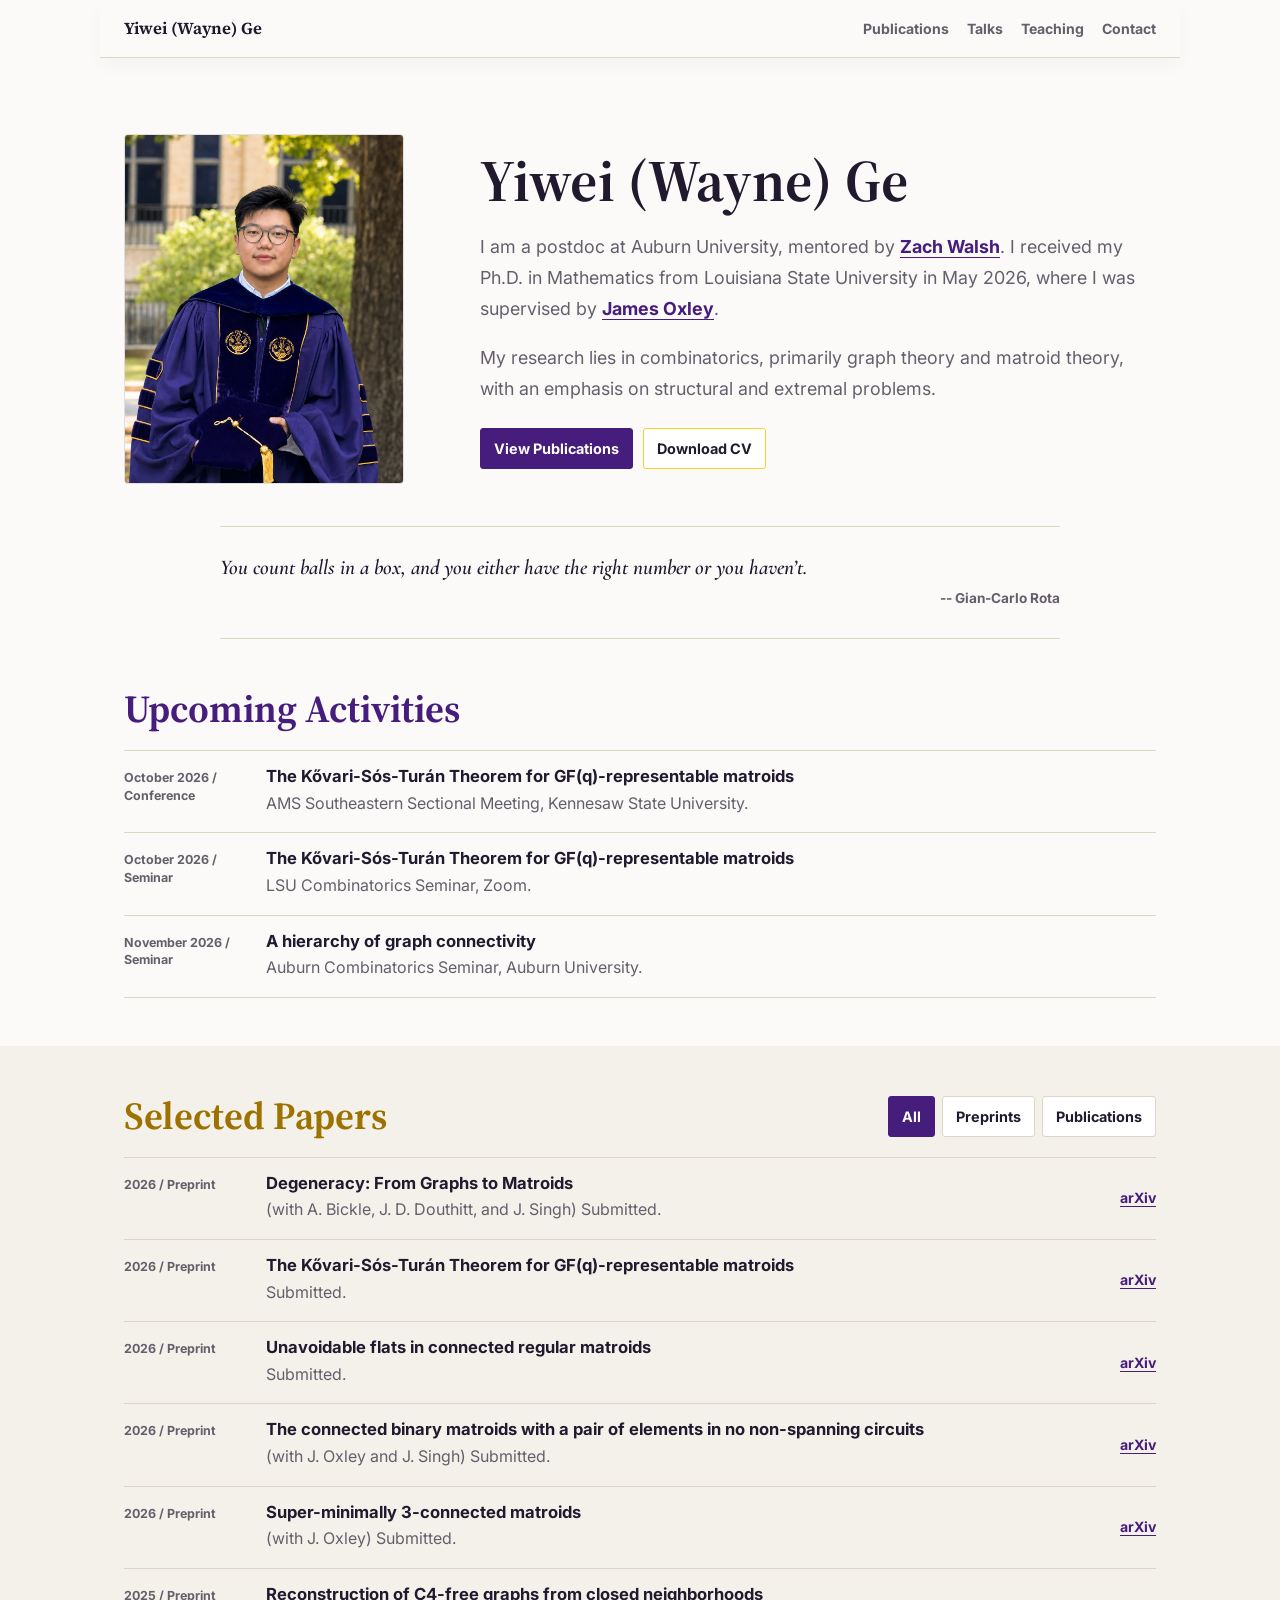
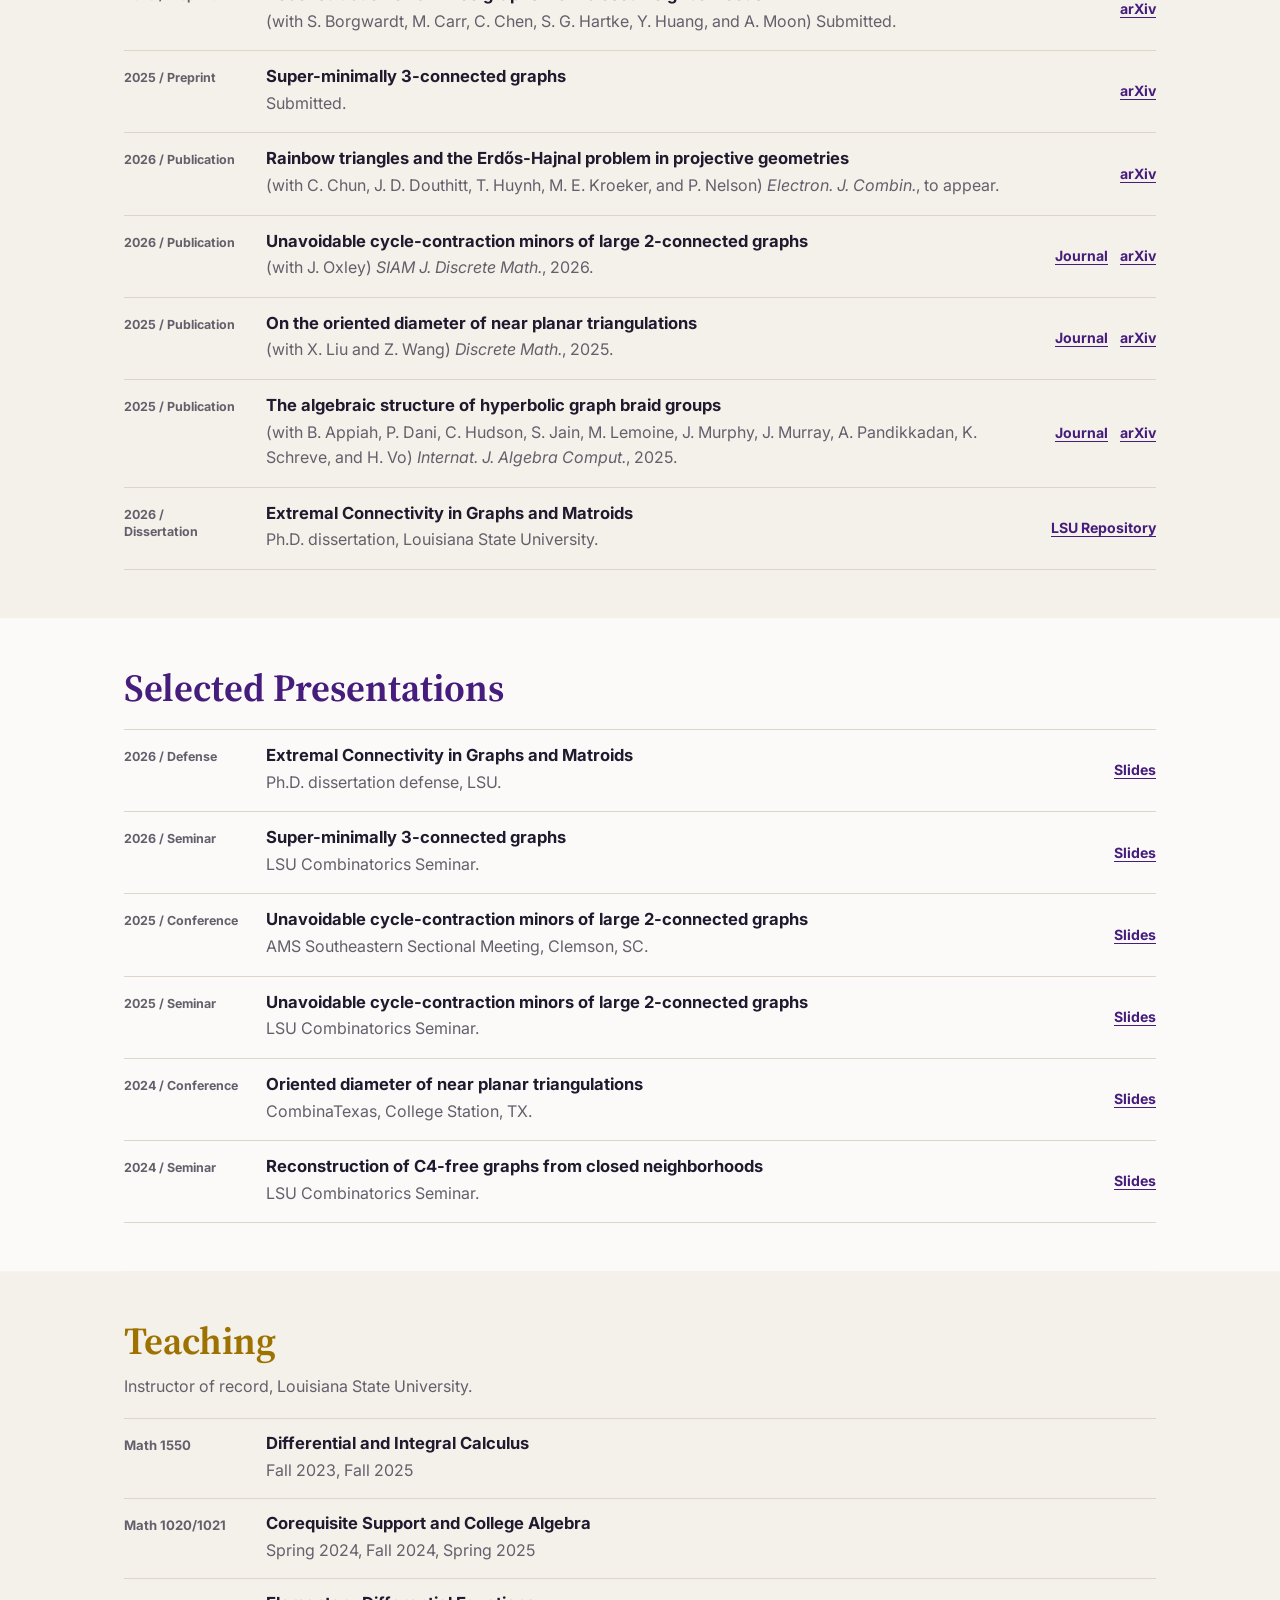
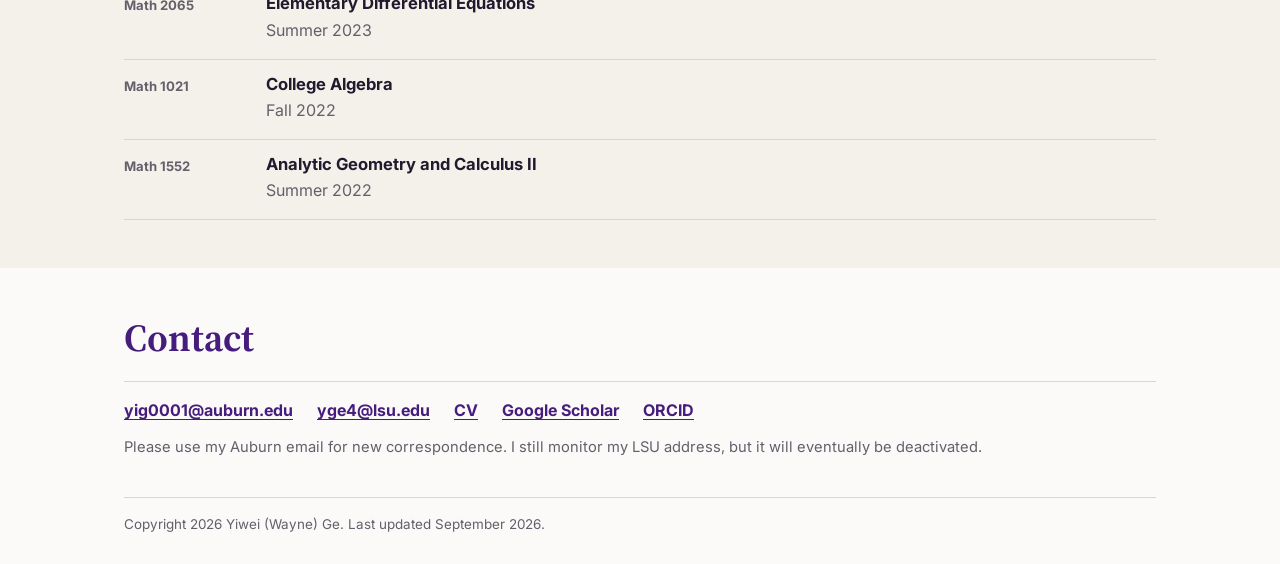
==== index.html @ cb18edc0 "Refine academic site layout" ====
<!doctype html>
<html lang="en">
  <head>
    <meta charset="utf-8" />
    <meta name="viewport" content="width=device-width, initial-scale=1" />
    <meta
      name="description"
      content="Personal academic website for Yiwei (Wayne) Ge, a mathematician working in combinatorics, matroid theory, and graph theory."
    />
    <meta name="google-site-verification" content="fDC2xWc_X-6A3rGQDQkbZzrHP7MO-htqwpnwNODs4rM" />
    <title>Yiwei (Wayne) Ge | Mathematics</title>
    <link rel="preconnect" href="https://fonts.googleapis.com" />
    <link rel="preconnect" href="https://fonts.gstatic.com" crossorigin />
    <link
      href="https://fonts.googleapis.com/css2?family=Cormorant+Garamond:ital,wght@0,500;0,600;1,500;1,600&family=Inter:wght@400;500;600;700&family=Source+Serif+4:opsz,wght@8..60,500;8..60,650&display=swap"
      rel="stylesheet"
    />
    <link rel="stylesheet" href="styles.css" />
  </head>
  <body>
    <header class="site-header">
      <a class="brand" href="#top" aria-label="Yiwei Wayne Ge home">Yiwei (Wayne) Ge</a>
      <nav class="nav" aria-label="Primary navigation">
        <a href="#publications">Publications</a>
        <a href="#talks">Talks</a>
        <a href="#teaching">Teaching</a>
        <a href="#contact">Contact</a>
      </nav>
    </header>

    <main id="top">
      <section class="hero" aria-labelledby="intro-title">
        <img
          class="hero-photo"
          src="profile-photo.png"
          alt="Yiwei (Wayne) Ge"
        />
        <div class="hero-copy">
          <h1 id="intro-title">Yiwei (Wayne) Ge</h1>
          <p class="lead">
            I am a postdoc at Auburn University, mentored by
            <a href="https://webhome.auburn.edu/~zww0009/index.html">Zach Walsh</a>. I received my
            Ph.D. in Mathematics from Louisiana State University in May 2026,
            where I was supervised by
            <a href="https://www.math.lsu.edu/~oxley/">James Oxley</a>.
          </p>
          <p class="lead">
            My research lies in combinatorics, primarily graph theory and
            matroid theory, with an emphasis on structural and extremal
            problems.
          </p>
          <div class="hero-actions" aria-label="Primary links">
            <a class="button primary" href="#publications">View Publications</a>
            <a class="button secondary" href="Ge_CV.pdf">Download CV</a>
          </div>
        </div>
      </section>

      <section class="site-quote" aria-label="Mathematical quotation">
        <blockquote>
          You count balls in a box, and you either have the right number or you
          haven&rsquo;t. <cite>-- Gian-Carlo Rota</cite>
        </blockquote>
      </section>

      <section class="section" id="upcoming" aria-labelledby="upcoming-title">
        <div class="section-heading">
          <div>
            <h2 id="upcoming-title">Upcoming Activities</h2>
          </div>
        </div>
        <ol class="publication-list">
          <li class="talk-row">
            <p class="pub-meta">October 2026 / Conference</p>
            <h3>The Kővari-Sós-Turán Theorem for GF(q)-representable matroids</h3>
            <p>AMS Southeastern Sectional Meeting, Kennesaw State University.</p>
          </li>
          <li class="talk-row">
            <p class="pub-meta">October 2026 / Seminar</p>
            <h3>The Kővari-Sós-Turán Theorem for GF(q)-representable matroids</h3>
            <p>LSU Combinatorics Seminar, Zoom.</p>
          </li>
          <li class="talk-row">
            <p class="pub-meta">November 2026 / Seminar</p>
            <h3>A hierarchy of graph connectivity</h3>
            <p>Auburn Combinatorics Seminar, Auburn University.</p>
          </li>
        </ol>
      </section>

      <section class="section section-tinted" id="publications" aria-labelledby="publications-title">
        <div class="section-heading with-controls">
          <div>
            <h2 id="publications-title">Selected Papers</h2>
          </div>
          <div class="filters" aria-label="Publication filters">
            <button class="filter active" type="button" data-filter="all">All</button>
            <button class="filter" type="button" data-filter="preprint">Preprints</button>
            <button class="filter" type="button" data-filter="article">Publications</button>
          </div>
        </div>

        <ol class="publication-list">
          <li class="publication" data-type="preprint">
            <p class="pub-meta">2026 / Preprint</p>
            <h3>Degeneracy: From Graphs to Matroids</h3>
            <p>(with A. Bickle, J. D. Douthitt, and J. Singh) Submitted.</p>
            <a href="https://arxiv.org/abs/2608.09655">arXiv</a>
          </li>
          <li class="publication" data-type="preprint">
            <p class="pub-meta">2026 / Preprint</p>
            <h3>The Kővari-Sós-Turán Theorem for GF(q)-representable matroids</h3>
            <p>Submitted.</p>
            <a href="https://arxiv.org/abs/2607.15226">arXiv</a>
          </li>
          <li class="publication" data-type="preprint">
            <p class="pub-meta">2026 / Preprint</p>
            <h3>Unavoidable flats in connected regular matroids</h3>
            <p>Submitted.</p>
            <a href="https://arxiv.org/abs/2606.16064">arXiv</a>
          </li>
          <li class="publication" data-type="preprint">
            <p class="pub-meta">2026 / Preprint</p>
            <h3>The connected binary matroids with a pair of elements in no non-spanning circuits</h3>
            <p>(with J. Oxley and J. Singh) Submitted.</p>
            <a href="https://arxiv.org/abs/2606.06852">arXiv</a>
          </li>
          <li class="publication" data-type="preprint">
            <p class="pub-meta">2026 / Preprint</p>
            <h3>Super-minimally 3-connected matroids</h3>
            <p>(with J. Oxley) Submitted.</p>
            <a href="https://arxiv.org/abs/2603.11318">arXiv</a>
          </li>
          <li class="publication" data-type="preprint">
            <p class="pub-meta">2025 / Preprint</p>
            <h3>Reconstruction of C4-free graphs from closed neighborhoods</h3>
            <p>
              (with S. Borgwardt, M. Carr, C. Chen, S. G. Hartke, Y. Huang,
              and A. Moon) Submitted.
            </p>
            <a href="https://arxiv.org/abs/2510.21195">arXiv</a>
          </li>
          <li class="publication" data-type="preprint">
            <p class="pub-meta">2025 / Preprint</p>
            <h3>Super-minimally 3-connected graphs</h3>
            <p>Submitted.</p>
            <a href="https://arxiv.org/abs/2510.06392">arXiv</a>
          </li>
          <li class="publication" data-type="article">
            <p class="pub-meta">2026 / Publication</p>
            <h3>Rainbow triangles and the Erdős-Hajnal problem in projective geometries</h3>
            <p>
              (with C. Chun, J. D. Douthitt, T. Huynh, M. E. Kroeker, and
              P. Nelson) <em>Electron. J. Combin.</em>, to appear.
            </p>
            <a href="https://arxiv.org/abs/2505.13781">arXiv</a>
          </li>
          <li class="publication" data-type="article">
            <p class="pub-meta">2026 / Publication</p>
            <h3>Unavoidable cycle-contraction minors of large 2-connected graphs</h3>
            <p>
              (with J. Oxley) <em>SIAM J. Discrete Math.</em>,
              2026.
            </p>
            <div class="publication-links">
              <a href="https://epubs.siam.org/doi/10.1137/25M1745052">Journal</a>
              <a href="https://arxiv.org/abs/2503.20106">arXiv</a>
            </div>
          </li>
          <li class="publication" data-type="article">
            <p class="pub-meta">2025 / Publication</p>
            <h3>On the oriented diameter of near planar triangulations</h3>
            <p>(with X. Liu and Z. Wang) <em>Discrete Math.</em>, 2025.</p>
            <div class="publication-links">
              <a href="https://www.sciencedirect.com/science/article/abs/pii/S0012365X25000147">Journal</a>
              <a href="https://arxiv.org/abs/2312.03258">arXiv</a>
            </div>
          </li>
          <li class="publication" data-type="article">
            <p class="pub-meta">2025 / Publication</p>
            <h3>The algebraic structure of hyperbolic graph braid groups</h3>
            <p>
              (with B. Appiah, P. Dani, C. Hudson, S. Jain, M. Lemoine,
              J. Murphy, J. Murray, A. Pandikkadan, K. Schreve, and H. Vo)
              <em>Internat. J. Algebra Comput.</em>, 2025.
            </p>
            <div class="publication-links">
              <a href="https://www.worldscientific.com/doi/10.1142/S0218196724500528">Journal</a>
              <a href="https://arxiv.org/abs/2403.08623">arXiv</a>
            </div>
          </li>
          <li class="publication" data-type="article">
            <p class="pub-meta">2026 / Dissertation</p>
            <h3>Extremal Connectivity in Graphs and Matroids</h3>
            <p>Ph.D. dissertation, Louisiana State University.</p>
            <a href="https://repository.lsu.edu/gradschool_dissertations/7057/">LSU Repository</a>
          </li>
        </ol>
      </section>

      <section class="section" id="talks" aria-labelledby="talks-title">
        <div class="section-heading">
          <h2 id="talks-title">Selected Presentations</h2>
        </div>
        <ol class="publication-list">
          <li class="talk-row">
            <p class="pub-meta">2026 / Defense</p>
            <h3>Extremal Connectivity in Graphs and Matroids</h3>
            <p>Ph.D. dissertation defense, LSU.</p>
            <a href="slides-defense-2026.pdf">Slides</a>
          </li>
          <li class="talk-row">
            <p class="pub-meta">2026 / Seminar</p>
            <h3>Super-minimally 3-connected graphs</h3>
            <p>LSU Combinatorics Seminar.</p>
            <a href="slides-lsu-sm3c-graphs-2026.pdf">Slides</a>
          </li>
          <li class="talk-row">
            <p class="pub-meta">2025 / Conference</p>
            <h3>Unavoidable cycle-contraction minors of large 2-connected graphs</h3>
            <p>AMS Southeastern Sectional Meeting, Clemson, SC.</p>
            <a href="slides-ams-clemson-2025.pdf">Slides</a>
          </li>
          <li class="talk-row">
            <p class="pub-meta">2025 / Seminar</p>
            <h3>Unavoidable cycle-contraction minors of large 2-connected graphs</h3>
            <p>LSU Combinatorics Seminar.</p>
            <a href="slides-lsu-unavoidable-2025.pdf">Slides</a>
          </li>
          <li class="talk-row">
            <p class="pub-meta">2024 / Conference</p>
            <h3>Oriented diameter of near planar triangulations</h3>
            <p>CombinaTexas, College Station, TX.</p>
            <a href="slides-combinatex-2024.pdf">Slides</a>
          </li>
          <li class="talk-row">
            <p class="pub-meta">2024 / Seminar</p>
            <h3>Reconstruction of C4-free graphs from closed neighborhoods</h3>
            <p>LSU Combinatorics Seminar.</p>
            <a href="slides-lsu-reconstruction-2024-small.pdf">Slides</a>
          </li>
        </ol>
      </section>

      <section class="section teaching section-tinted" id="teaching" aria-labelledby="teaching-title">
        <div class="section-heading">
          <h2 id="teaching-title">Teaching</h2>
        </div>
        <p class="section-note">Instructor of record, Louisiana State University.</p>
        <div class="course-list">
          <div class="course-row">
            <p class="course-code">Math 1550</p>
            <div>
              <h3>Differential and Integral Calculus</h3>
              <p>Fall 2023, Fall 2025</p>
            </div>
          </div>
          <div class="course-row">
            <p class="course-code">Math 1020/1021</p>
            <div>
              <h3>Corequisite Support and College Algebra</h3>
              <p>Spring 2024, Fall 2024, Spring 2025</p>
            </div>
          </div>
          <div class="course-row">
            <p class="course-code">Math 2065</p>
            <div>
              <h3>Elementary Differential Equations</h3>
              <p>Summer 2023</p>
            </div>
          </div>
          <div class="course-row">
            <p class="course-code">Math 1021</p>
            <div>
              <h3>College Algebra</h3>
              <p>Fall 2022</p>
            </div>
          </div>
          <div class="course-row">
            <p class="course-code">Math 1552</p>
            <div>
              <h3>Analytic Geometry and Calculus II</h3>
              <p>Summer 2022</p>
            </div>
          </div>
        </div>
      </section>

      <section class="section contact" id="contact" aria-labelledby="contact-title">
        <div class="section-heading contact-heading">
          <h2 id="contact-title">Contact</h2>
        </div>
        <div class="contact-links">
          <a class="email-link" href="#" data-user="yig0001" data-domain="auburn.edu">Auburn email</a>
          <a class="email-link" href="#" data-user="yge4" data-domain="lsu.edu">LSU email</a>
          <a href="Ge_CV.pdf">CV</a>
          <a href="https://scholar.google.com/citations?user=kaPVcIAAAAAJ&hl=en">Google Scholar</a>
          <a href="https://orcid.org/0009-0005-6495-0894">ORCID</a>
        </div>
        <p class="contact-note">
          Please use my Auburn email for new correspondence. I still monitor my LSU address, but it will eventually be deactivated.
        </p>
      </section>
    </main>

    <footer class="site-footer">
      <p>Copyright <span id="year"></span> Yiwei (Wayne) Ge. Last updated September 2026.</p>
    </footer>

    <script src="script.js"></script>
  </body>
</html>
---- styles.css ----
:root {
  color-scheme: light;
  --bg: #fbfaf8;
  --surface: #ffffff;
  --surface-muted: #f4f1ea;
  --ink: #211a2f;
  --muted: #655f6c;
  --line: #ddd5c5;
  --accent: #461d7c;
  --accent-strong: #2f1358;
  --gold: #fdd023;
  --gold-deep: #9d7200;
  --max: 1080px;
}

* {
  box-sizing: border-box;
}

html {
  scroll-behavior: smooth;
}

body {
  margin: 0;
  background: var(--bg);
  color: var(--ink);
  font-family: Inter, system-ui, -apple-system, BlinkMacSystemFont, "Segoe UI", sans-serif;
  line-height: 1.6;
  -webkit-text-size-adjust: 100%;
}

a {
  color: var(--accent);
  text-decoration-thickness: 1px;
  text-underline-offset: 0.2em;
}

a:hover {
  color: var(--accent-strong);
}

a:focus-visible,
button:focus-visible {
  outline: 3px solid var(--gold);
  outline-offset: 3px;
}

.site-header {
  position: sticky;
  top: 0;
  z-index: 10;
  display: flex;
  align-items: center;
  justify-content: space-between;
  gap: 24px;
  max-width: var(--max);
  margin: 0 auto;
  padding: 16px 24px 14px;
  background: rgba(251, 250, 248, 0.94);
  border-bottom: 1px solid var(--line);
  box-shadow: 0 8px 18px rgba(33, 26, 47, 0.03);
  backdrop-filter: blur(12px);
}

.brand {
  color: var(--ink);
  font-family: "Source Serif 4", Georgia, serif;
  font-size: 1.05rem;
  font-weight: 650;
  text-decoration: none;
}

.nav {
  display: flex;
  flex-wrap: wrap;
  justify-content: flex-end;
  gap: 6px 18px;
  font-size: 0.88rem;
}

.nav a {
  color: var(--muted);
  font-weight: 700;
  text-decoration: none;
}

.nav a:hover {
  color: var(--accent);
}

main {
  max-width: var(--max);
  margin: 0 auto;
  padding: 0 24px;
}

.hero {
  display: grid;
  grid-template-columns: minmax(220px, 280px) minmax(0, 1fr);
  gap: clamp(30px, 6vw, 76px);
  align-items: center;
  padding: clamp(42px, 7vw, 76px) 0 42px;
}

.hero-photo {
  display: block;
  width: min(100%, 280px);
  aspect-ratio: 4 / 5;
  object-fit: cover;
  object-position: center;
  border: 1px solid rgba(33, 26, 47, 0.12);
  border-radius: 4px;
}

.hero-copy {
  max-width: 690px;
}

h1,
h2,
h3 {
  margin: 0;
  line-height: 1.12;
}

h1,
h2 {
  font-family: "Source Serif 4", Georgia, serif;
  font-weight: 650;
}

h1 {
  max-width: 620px;
  font-size: clamp(2.55rem, 4.6vw, 4rem);
  overflow-wrap: break-word;
}

h2 {
  font-size: clamp(1.9rem, 3vw, 2.55rem);
}

h3 {
  font-size: 1.04rem;
  font-weight: 700;
  overflow-wrap: break-word;
}

.lead {
  max-width: 675px;
  margin: 18px 0 0;
  color: var(--muted);
  font-size: clamp(1rem, 1.4vw, 1.12rem);
  line-height: 1.72;
}

.lead a {
  font-weight: 700;
}

.hero-actions {
  display: flex;
  flex-wrap: wrap;
  gap: 10px;
  margin-top: 24px;
}

.button,
.filter {
  min-height: 38px;
  border: 1px solid var(--line);
  border-radius: 3px;
  padding: 8px 13px;
  font: inherit;
  font-size: 0.9rem;
  font-weight: 700;
  text-decoration: none;
}

.button.primary {
  background: var(--accent);
  color: #ffffff;
  border-color: var(--accent);
}

.button.secondary,
.filter {
  background: var(--surface);
  color: var(--ink);
}

.button.secondary {
  border-color: var(--gold);
}

.button:hover,
.filter:hover {
  border-color: var(--accent);
}

.site-quote {
  max-width: 840px;
  margin: 0 auto;
  padding: 26px 0 30px;
  border-top: 1px solid var(--line);
  border-bottom: 1px solid var(--line);
}

.site-quote blockquote {
  margin: 0;
  color: var(--ink);
  font-family: "Cormorant Garamond", "Source Serif 4", Georgia, serif;
  font-size: clamp(1.12rem, 1.65vw, 1.38rem);
  font-style: italic;
  font-weight: 600;
  line-height: 1.42;
}

.site-quote cite {
  display: block;
  margin-top: 6px;
  color: var(--muted);
  font-family: Inter, system-ui, -apple-system, BlinkMacSystemFont, "Segoe UI", sans-serif;
  font-size: 0.85rem;
  font-style: normal;
  font-weight: 700;
  text-align: right;
  white-space: nowrap;
}

.section {
  padding: 48px 0;
  scroll-margin-top: 72px;
}

.site-quote + .section {
  border-top: 0;
}

.section-heading {
  display: flex;
  align-items: flex-start;
  justify-content: space-between;
  gap: 24px;
  margin-bottom: 20px;
}

.section-heading h2 {
  color: var(--accent);
}

.section-tinted .section-heading h2 {
  color: var(--gold-deep);
}

.with-controls {
  align-items: flex-end;
}

.filters {
  display: flex;
  flex-wrap: wrap;
  justify-content: flex-end;
  gap: 7px;
}

.filter {
  cursor: pointer;
}

.filter.active {
  background: var(--accent);
  color: #ffffff;
  border-color: var(--accent);
}

.publication-list,
.course-list {
  margin: 0;
  padding: 0;
  list-style: none;
}

.publication-list {
  border-top: 1px solid var(--line);
}

.publication,
.talk-row {
  display: grid;
  grid-template-columns: 116px minmax(0, 1fr) auto;
  grid-template-areas:
    "meta title links"
    "meta details links";
  column-gap: 26px;
  row-gap: 5px;
  align-items: start;
  padding: 16px 0;
  border-bottom: 1px solid var(--line);
}

.pub-meta {
  grid-area: meta;
  margin: 2px 0 0;
  color: var(--muted);
  font-size: 0.78rem;
  font-weight: 700;
  line-height: 1.4;
}

.publication h3,
.talk-row h3 {
  grid-area: title;
}

.publication p:not(.pub-meta),
.talk-row p:not(.pub-meta) {
  grid-area: details;
  margin: 0;
  color: var(--muted);
}

.publication > a,
.talk-row > a,
.publication-links {
  grid-area: links;
  align-self: center;
  font-size: 0.88rem;
  font-weight: 700;
}

.publication-links {
  display: flex;
  flex-wrap: wrap;
  gap: 12px;
}

.publication:hover h3,
.talk-row:hover h3 {
  color: var(--accent);
}

.publication.is-hidden {
  display: none;
}

.section-tinted {
  background: var(--surface-muted);
  box-shadow: 0 0 0 100vmax var(--surface-muted);
  clip-path: inset(0 -100vmax);
}

.section-note {
  margin: -8px 0 18px;
  color: var(--muted);
}

.course-list {
  border-top: 1px solid var(--line);
}

.course-row {
  display: grid;
  grid-template-columns: 116px minmax(0, 1fr);
  gap: 26px;
  padding: 15px 0;
  border-bottom: 1px solid var(--line);
}

.course-code {
  margin: 2px 0 0;
  color: var(--muted);
  font-size: 0.82rem;
  font-weight: 700;
  line-height: 1.4;
}

.course-row h3 {
  margin: 0;
}

.course-row div p {
  margin: 5px 0 0;
  color: var(--muted);
}

.contact {
  padding-bottom: 38px;
}

.contact-heading {
  margin-bottom: 22px;
}

.contact-links {
  display: flex;
  flex-wrap: wrap;
  gap: 10px 24px;
  padding-top: 16px;
  border-top: 1px solid var(--line);
}

.contact-links a {
  font-weight: 700;
}

.contact-note {
  margin: 12px 0 0;
  color: var(--muted);
  font-size: 0.92rem;
}

.site-footer {
  max-width: var(--max);
  margin: 0 auto;
  padding: 0 24px 28px;
  color: var(--muted);
  font-size: 0.84rem;
}

.site-footer p {
  margin: 0;
  padding-top: 16px;
  border-top: 1px solid var(--line);
}

@media (max-width: 760px) {
  .site-header {
    align-items: flex-start;
  }

  .hero {
    grid-template-columns: minmax(190px, 245px) minmax(0, 1fr);
    gap: 30px;
  }

  .publication,
  .talk-row {
    grid-template-columns: 95px minmax(0, 1fr) auto;
    column-gap: 18px;
  }
}

@media (max-width: 720px) {
  .hero {
    grid-template-columns: 1fr;
    gap: 26px;
    padding-top: 36px;
  }

  .hero-photo {
    width: min(260px, 78vw);
  }
}

@media (max-width: 640px) {
  .site-header,
  .section-heading,
  .contact-heading {
    display: block;
  }

  .nav {
    justify-content: flex-start;
    gap: 6px 14px;
    margin-top: 8px;
  }

  .hero {
    padding-top: 32px;
  }

  .filters {
    justify-content: flex-start;
    margin-top: 16px;
  }

  .publication,
  .talk-row {
    grid-template-columns: 1fr;
    grid-template-areas:
      "meta"
      "title"
      "details"
      "links";
    gap: 6px;
    padding: 18px 0;
  }

  .pub-meta {
    margin: 0;
  }

  .publication > a,
  .talk-row > a,
  .publication-links {
    margin-top: 4px;
  }

  .course-row {
    grid-template-columns: 1fr;
    gap: 6px;
  }

  .section {
    scroll-margin-top: 112px;
  }
}

@media (max-width: 500px) {
  .site-header,
  main,
  .site-footer {
    padding-left: 18px;
    padding-right: 18px;
  }

  h1 {
    font-size: clamp(2.05rem, 10vw, 2.55rem);
  }

  .site-quote {
    padding: 22px 0 26px;
  }

  .section {
    padding: 40px 0;
  }
}

@media (max-width: 360px) {
  .site-header,
  main,
  .site-footer {
    padding-left: 16px;
    padding-right: 16px;
  }

  .nav {
    gap: 6px 12px;
    font-size: 0.82rem;
  }

  .hero-actions {
    gap: 8px;
  }

  .button,
  .filter {
    padding-left: 11px;
    padding-right: 11px;
  }
}

@media (prefers-reduced-motion: reduce) {
  html {
    scroll-behavior: auto;
  }
}
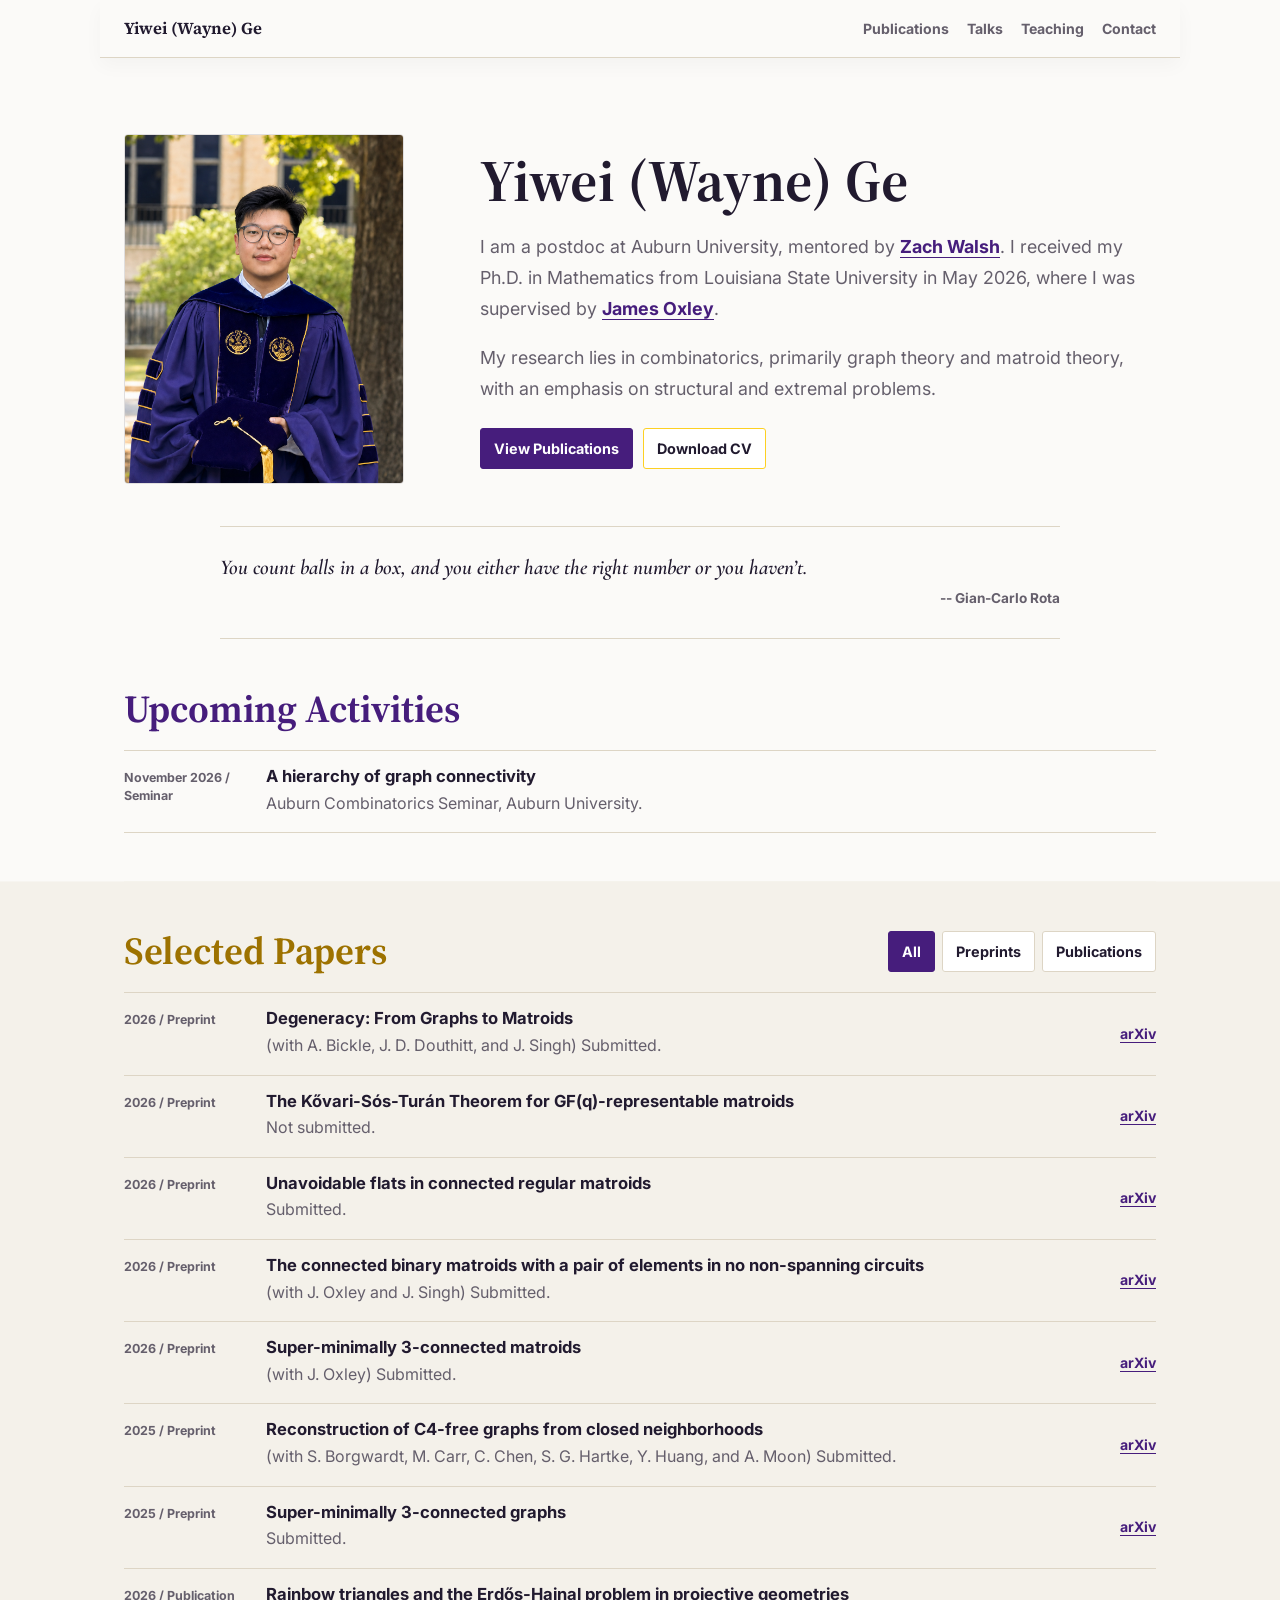
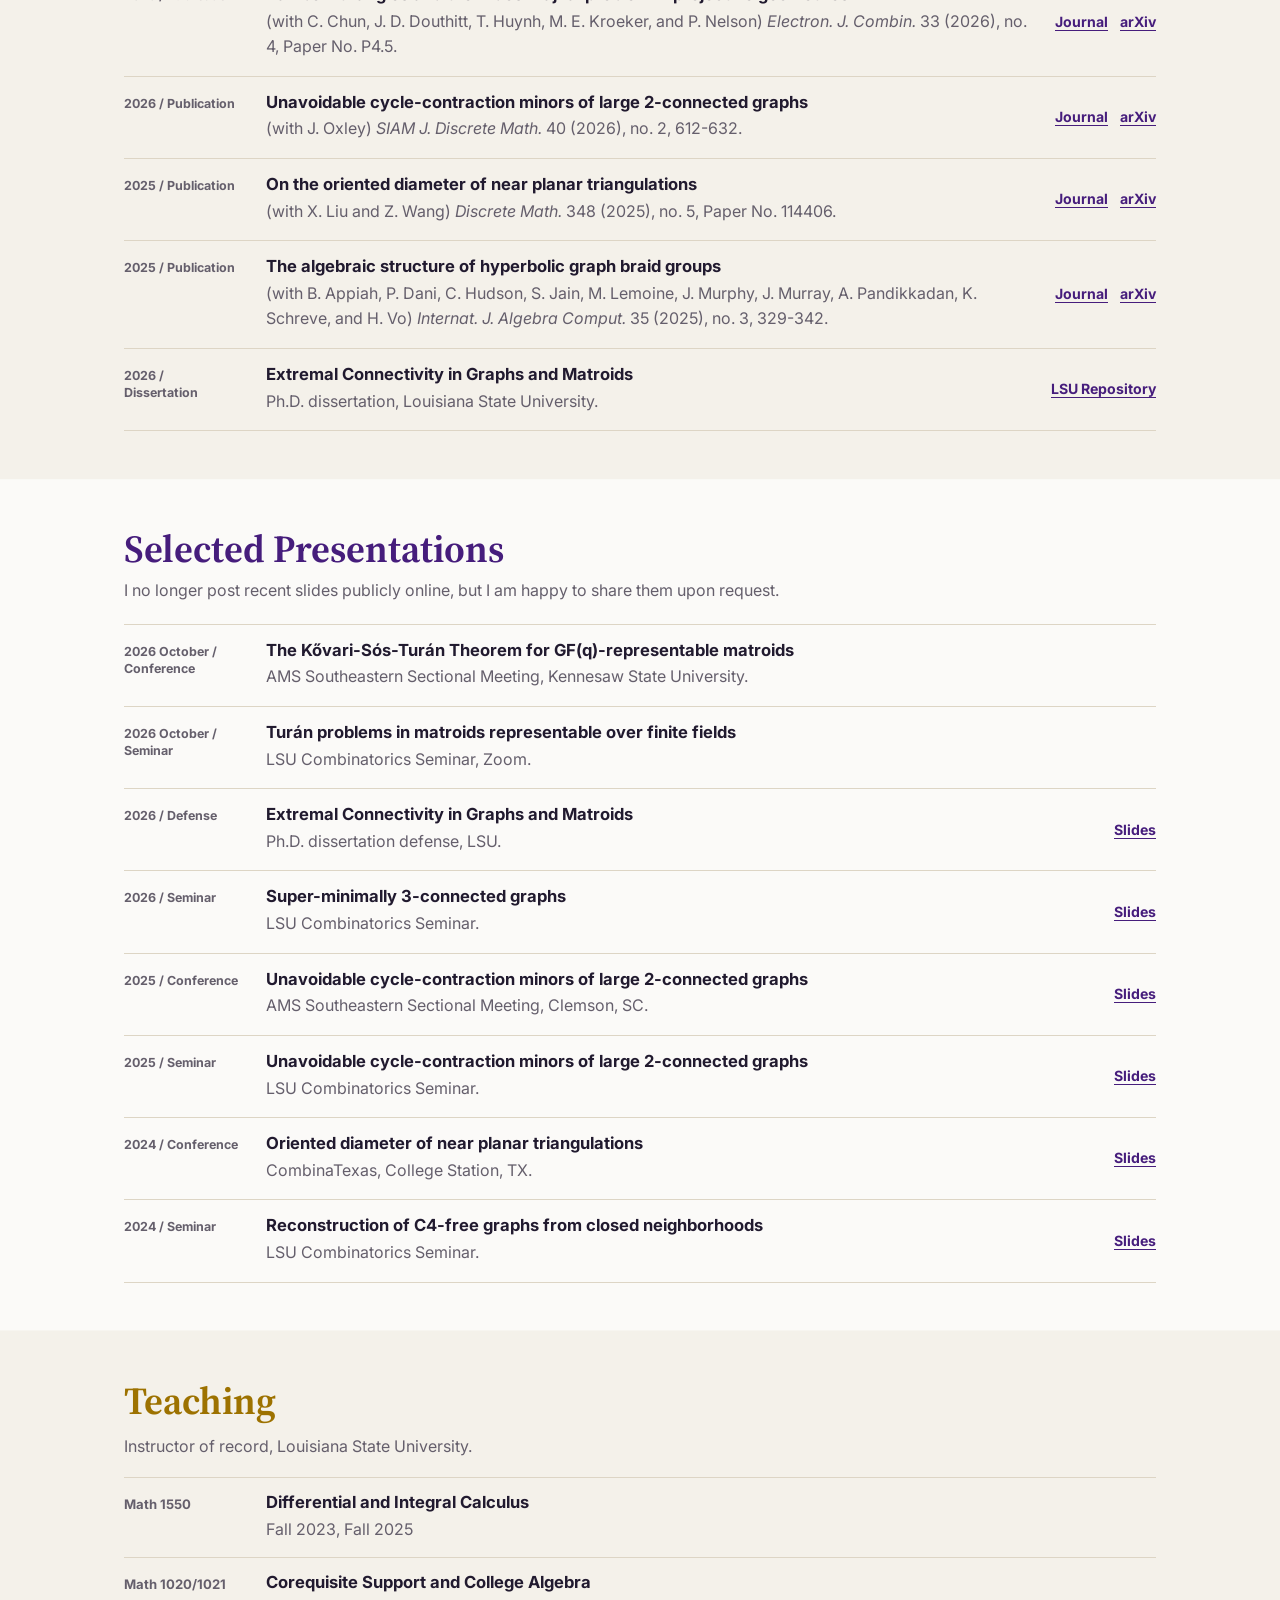
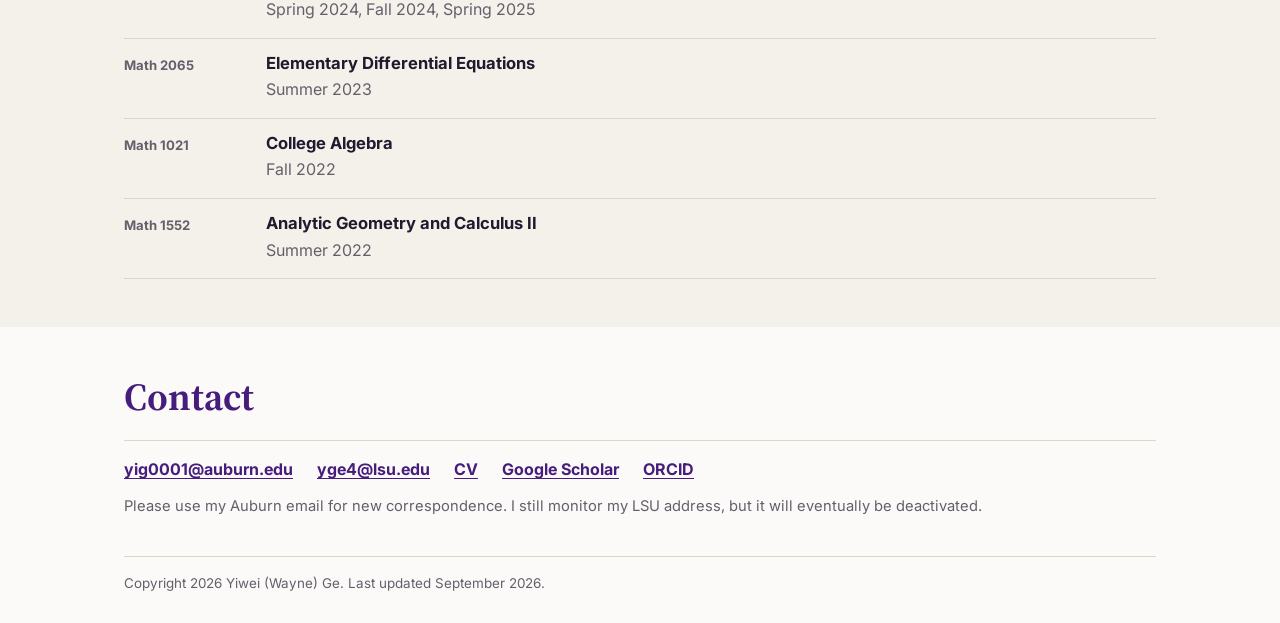
==== commit 39985f17: "Update publications and presentation details" ====
--- a/index.html
+++ b/index.html
@@ -71,16 +71,6 @@
         </div>
         <ol class="publication-list">
           <li class="talk-row">
-            <p class="pub-meta">October 2026 / Conference</p>
-            <h3>The Kővari-Sós-Turán Theorem for GF(q)-representable matroids</h3>
-            <p>AMS Southeastern Sectional Meeting, Kennesaw State University.</p>
-          </li>
-          <li class="talk-row">
-            <p class="pub-meta">October 2026 / Seminar</p>
-            <h3>The Kővari-Sós-Turán Theorem for GF(q)-representable matroids</h3>
-            <p>LSU Combinatorics Seminar, Zoom.</p>
-          </li>
-          <li class="talk-row">
             <p class="pub-meta">November 2026 / Seminar</p>
             <h3>A hierarchy of graph connectivity</h3>
             <p>Auburn Combinatorics Seminar, Auburn University.</p>
@@ -110,7 +100,7 @@
           <li class="publication" data-type="preprint">
             <p class="pub-meta">2026 / Preprint</p>
             <h3>The Kővari-Sós-Turán Theorem for GF(q)-representable matroids</h3>
-            <p>Submitted.</p>
+            <p>Not submitted.</p>
             <a href="https://arxiv.org/abs/2607.15226">arXiv</a>
           </li>
           <li class="publication" data-type="preprint">
@@ -151,16 +141,19 @@
             <h3>Rainbow triangles and the Erdős-Hajnal problem in projective geometries</h3>
             <p>
               (with C. Chun, J. D. Douthitt, T. Huynh, M. E. Kroeker, and
-              P. Nelson) <em>Electron. J. Combin.</em>, to appear.
+              P. Nelson) <em>Electron. J. Combin.</em> 33 (2026), no. 4, Paper No. P4.5.
             </p>
-            <a href="https://arxiv.org/abs/2505.13781">arXiv</a>
+            <div class="publication-links">
+              <a href="https://www.combinatorics.org/ojs/index.php/eljc/article/view/v33i4p5">Journal</a>
+              <a href="https://arxiv.org/abs/2505.13781">arXiv</a>
+            </div>
           </li>
           <li class="publication" data-type="article">
             <p class="pub-meta">2026 / Publication</p>
             <h3>Unavoidable cycle-contraction minors of large 2-connected graphs</h3>
             <p>
-              (with J. Oxley) <em>SIAM J. Discrete Math.</em>,
-              2026.
+              (with J. Oxley) <em>SIAM J. Discrete Math.</em> 40 (2026), no. 2,
+              612-632.
             </p>
             <div class="publication-links">
               <a href="https://epubs.siam.org/doi/10.1137/25M1745052">Journal</a>
@@ -170,7 +163,7 @@
           <li class="publication" data-type="article">
             <p class="pub-meta">2025 / Publication</p>
             <h3>On the oriented diameter of near planar triangulations</h3>
-            <p>(with X. Liu and Z. Wang) <em>Discrete Math.</em>, 2025.</p>
+            <p>(with X. Liu and Z. Wang) <em>Discrete Math.</em> 348 (2025), no. 5, Paper No. 114406.</p>
             <div class="publication-links">
               <a href="https://www.sciencedirect.com/science/article/abs/pii/S0012365X25000147">Journal</a>
               <a href="https://arxiv.org/abs/2312.03258">arXiv</a>
@@ -182,7 +175,7 @@
             <p>
               (with B. Appiah, P. Dani, C. Hudson, S. Jain, M. Lemoine,
               J. Murphy, J. Murray, A. Pandikkadan, K. Schreve, and H. Vo)
-              <em>Internat. J. Algebra Comput.</em>, 2025.
+              <em>Internat. J. Algebra Comput.</em> 35 (2025), no. 3, 329-342.
             </p>
             <div class="publication-links">
               <a href="https://www.worldscientific.com/doi/10.1142/S0218196724500528">Journal</a>
@@ -200,9 +193,22 @@
 
       <section class="section" id="talks" aria-labelledby="talks-title">
         <div class="section-heading">
-          <h2 id="talks-title">Selected Presentations</h2>
+          <div>
+            <h2 id="talks-title">Selected Presentations</h2>
+            <p class="section-note">I no longer post recent slides publicly online, but I am happy to share them upon request.</p>
+          </div>
         </div>
         <ol class="publication-list">
+          <li class="talk-row">
+            <p class="pub-meta">2026 October / Conference</p>
+            <h3>The Kővari-Sós-Turán Theorem for GF(q)-representable matroids</h3>
+            <p>AMS Southeastern Sectional Meeting, Kennesaw State University.</p>
+          </li>
+          <li class="talk-row">
+            <p class="pub-meta">2026 October / Seminar</p>
+            <h3>Turán problems in matroids representable over finite fields</h3>
+            <p>LSU Combinatorics Seminar, Zoom.</p>
+          </li>
           <li class="talk-row">
             <p class="pub-meta">2026 / Defense</p>
             <h3>Extremal Connectivity in Graphs and Matroids</h3>
--- a/styles.css
+++ b/styles.css
@@ -355,6 +355,11 @@
   color: var(--muted);
 }
 
+.section-heading .section-note {
+  max-width: 42rem;
+  margin: 8px 0 0;
+}
+
 .course-list {
   border-top: 1px solid var(--line);
 }
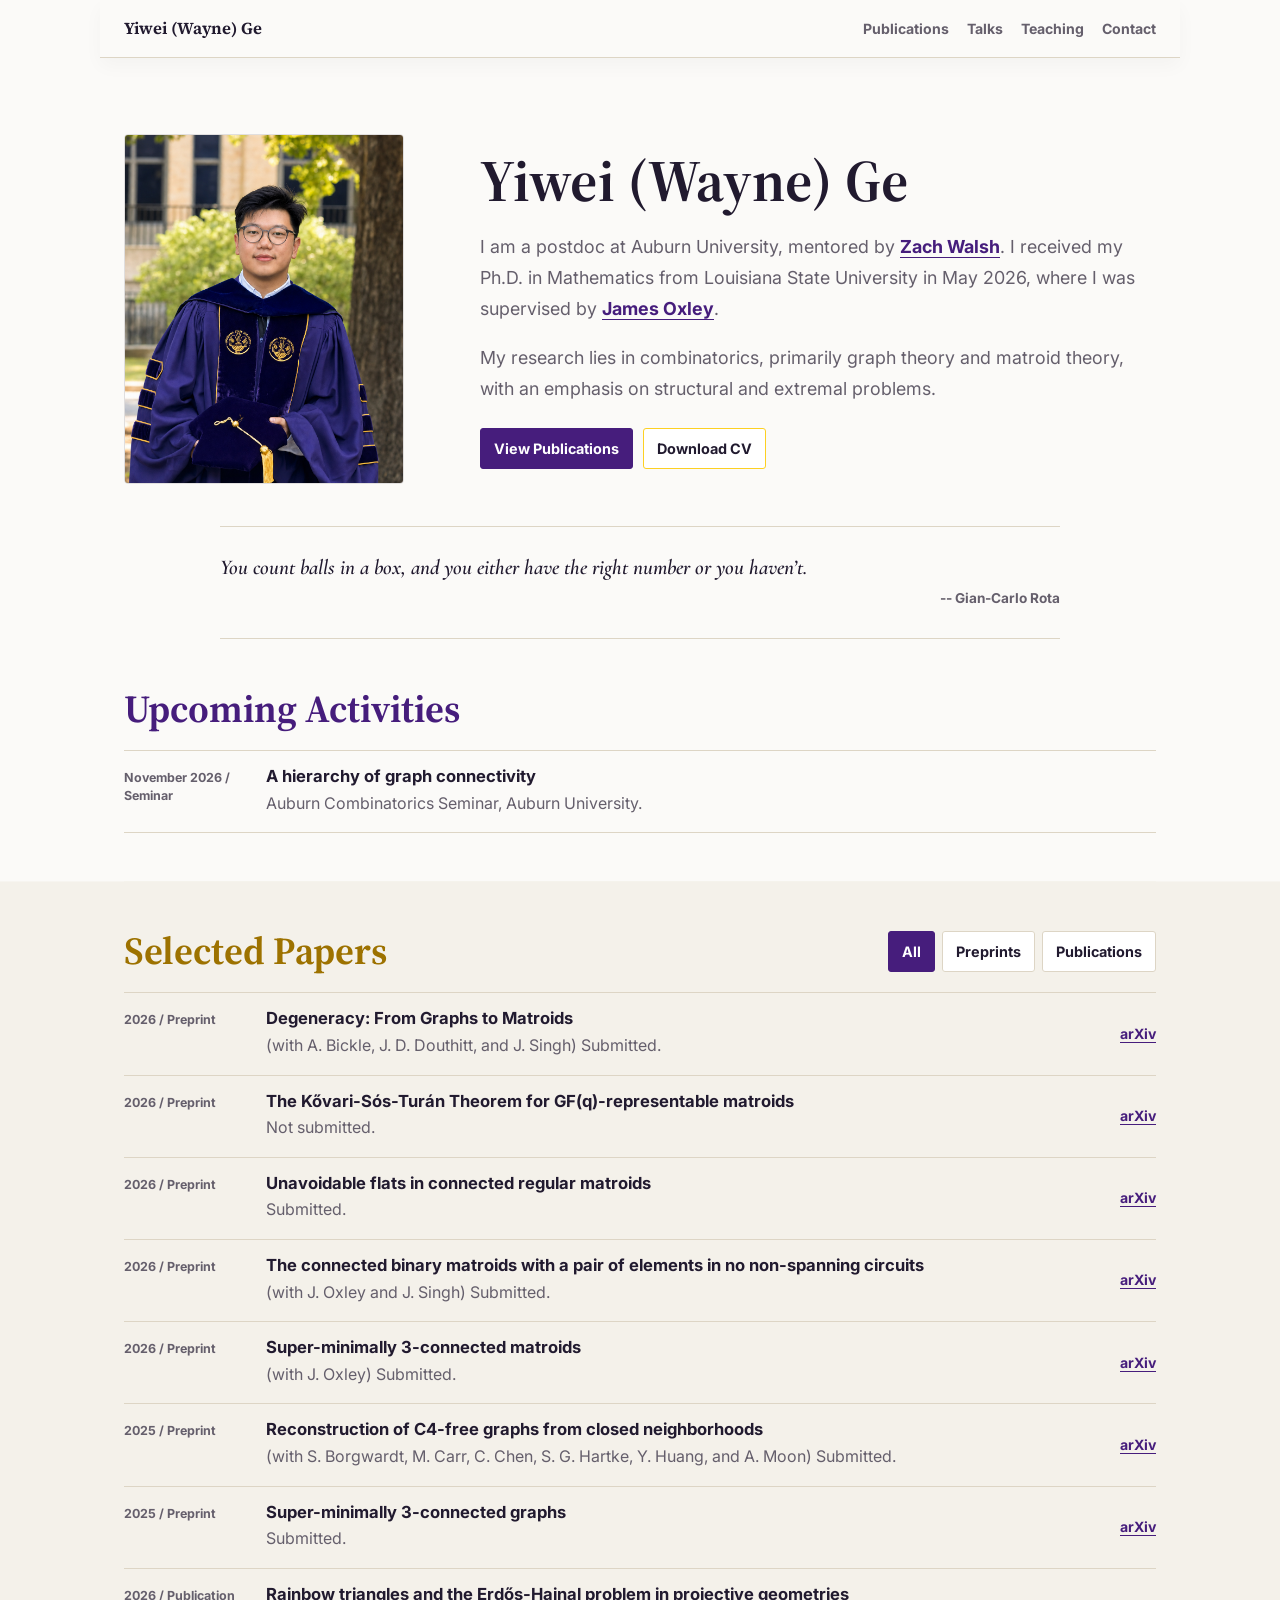
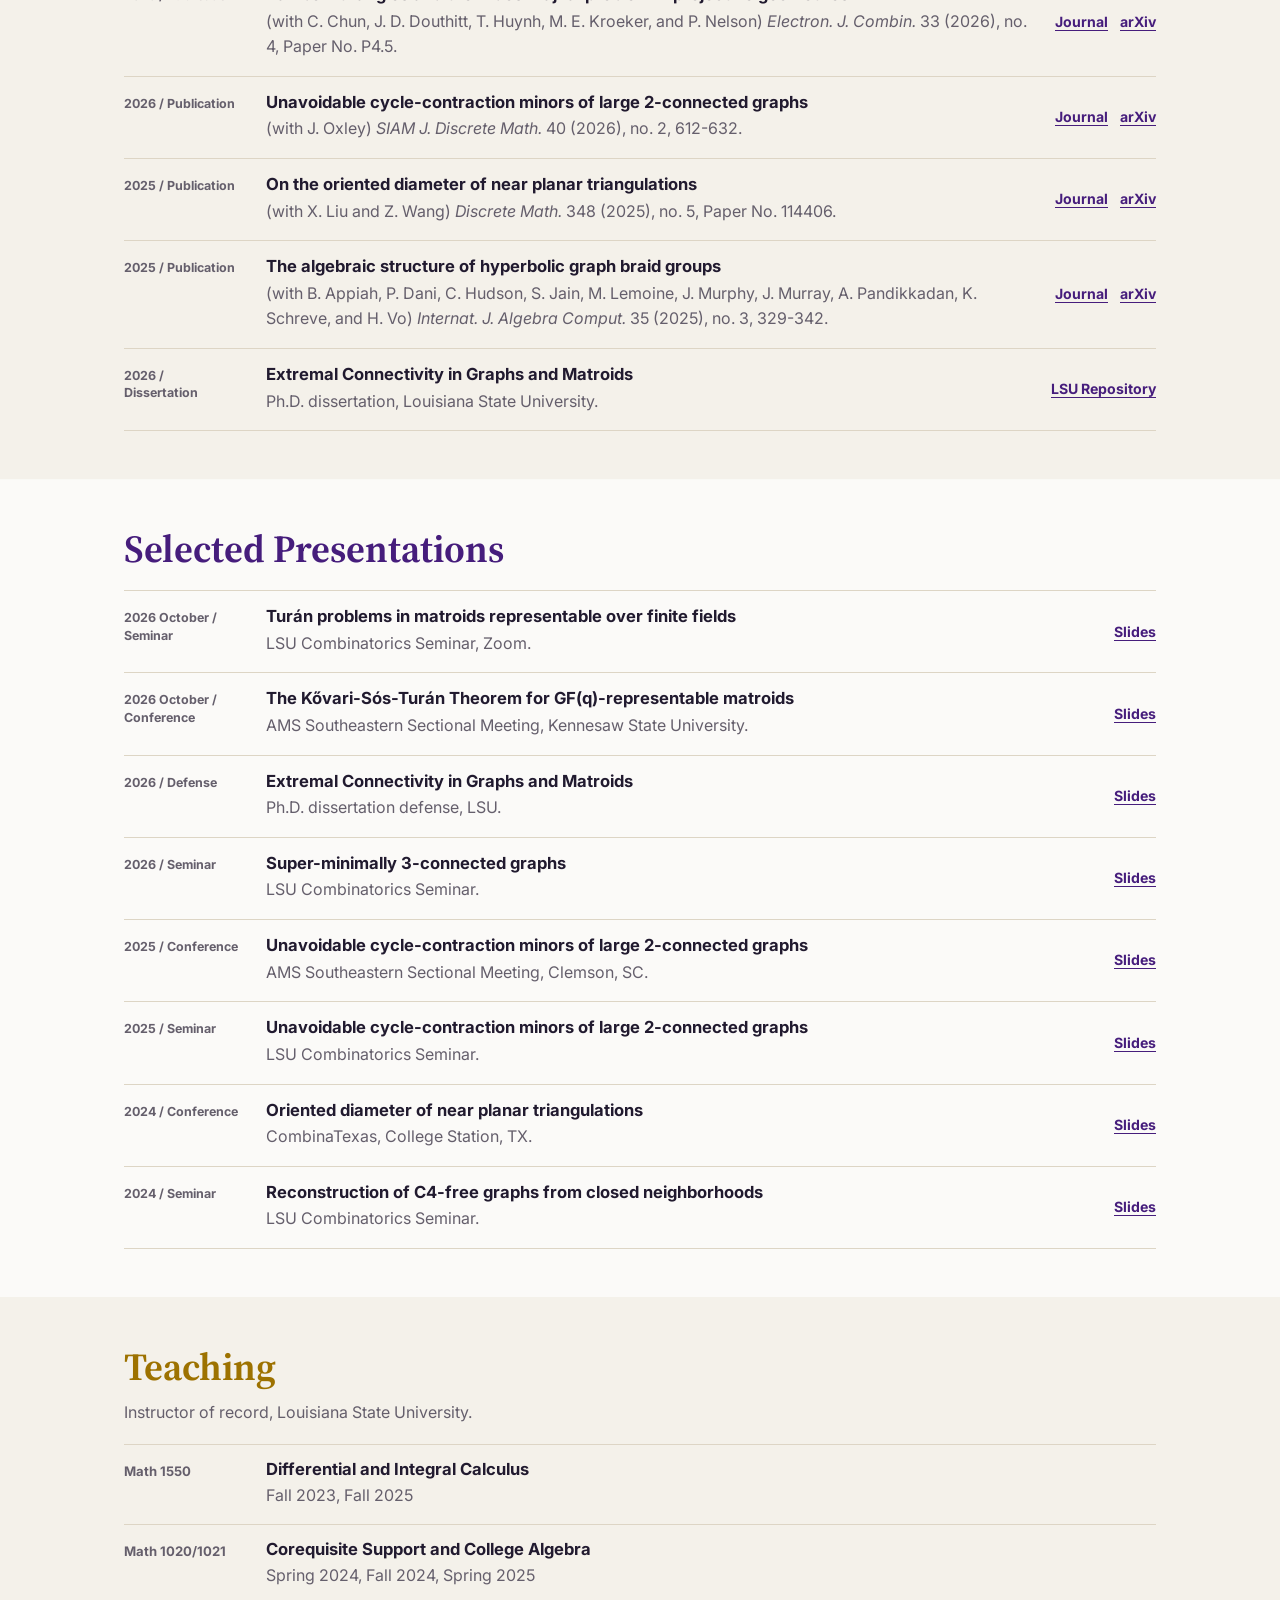
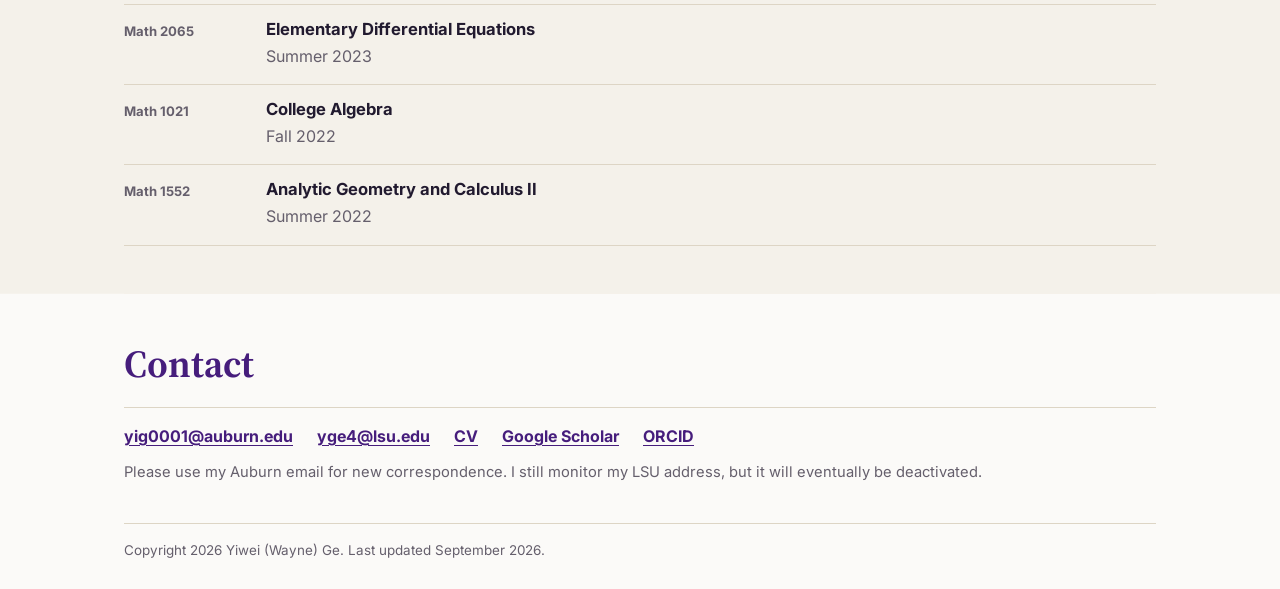
==== commit b6020316: "Add October presentation slides" ====
--- a/index.html
+++ b/index.html
@@ -193,21 +193,20 @@
 
       <section class="section" id="talks" aria-labelledby="talks-title">
         <div class="section-heading">
-          <div>
-            <h2 id="talks-title">Selected Presentations</h2>
-            <p class="section-note">I no longer post recent slides publicly online, but I am happy to share them upon request.</p>
-          </div>
+          <h2 id="talks-title">Selected Presentations</h2>
         </div>
         <ol class="publication-list">
+          <li class="talk-row">
+            <p class="pub-meta">2026 October / Seminar</p>
+            <h3>Turán problems in matroids representable over finite fields</h3>
+            <p>LSU Combinatorics Seminar, Zoom.</p>
+            <a href="slides-lsu-kst-2026.pdf">Slides</a>
+          </li>
           <li class="talk-row">
             <p class="pub-meta">2026 October / Conference</p>
             <h3>The Kővari-Sós-Turán Theorem for GF(q)-representable matroids</h3>
             <p>AMS Southeastern Sectional Meeting, Kennesaw State University.</p>
-          </li>
-          <li class="talk-row">
-            <p class="pub-meta">2026 October / Seminar</p>
-            <h3>Turán problems in matroids representable over finite fields</h3>
-            <p>LSU Combinatorics Seminar, Zoom.</p>
+            <a href="slides-ams-kst-2026.pdf">Slides</a>
           </li>
           <li class="talk-row">
             <p class="pub-meta">2026 / Defense</p>
--- a/styles.css
+++ b/styles.css
@@ -355,11 +355,6 @@
   color: var(--muted);
 }
 
-.section-heading .section-note {
-  max-width: 42rem;
-  margin: 8px 0 0;
-}
-
 .course-list {
   border-top: 1px solid var(--line);
 }
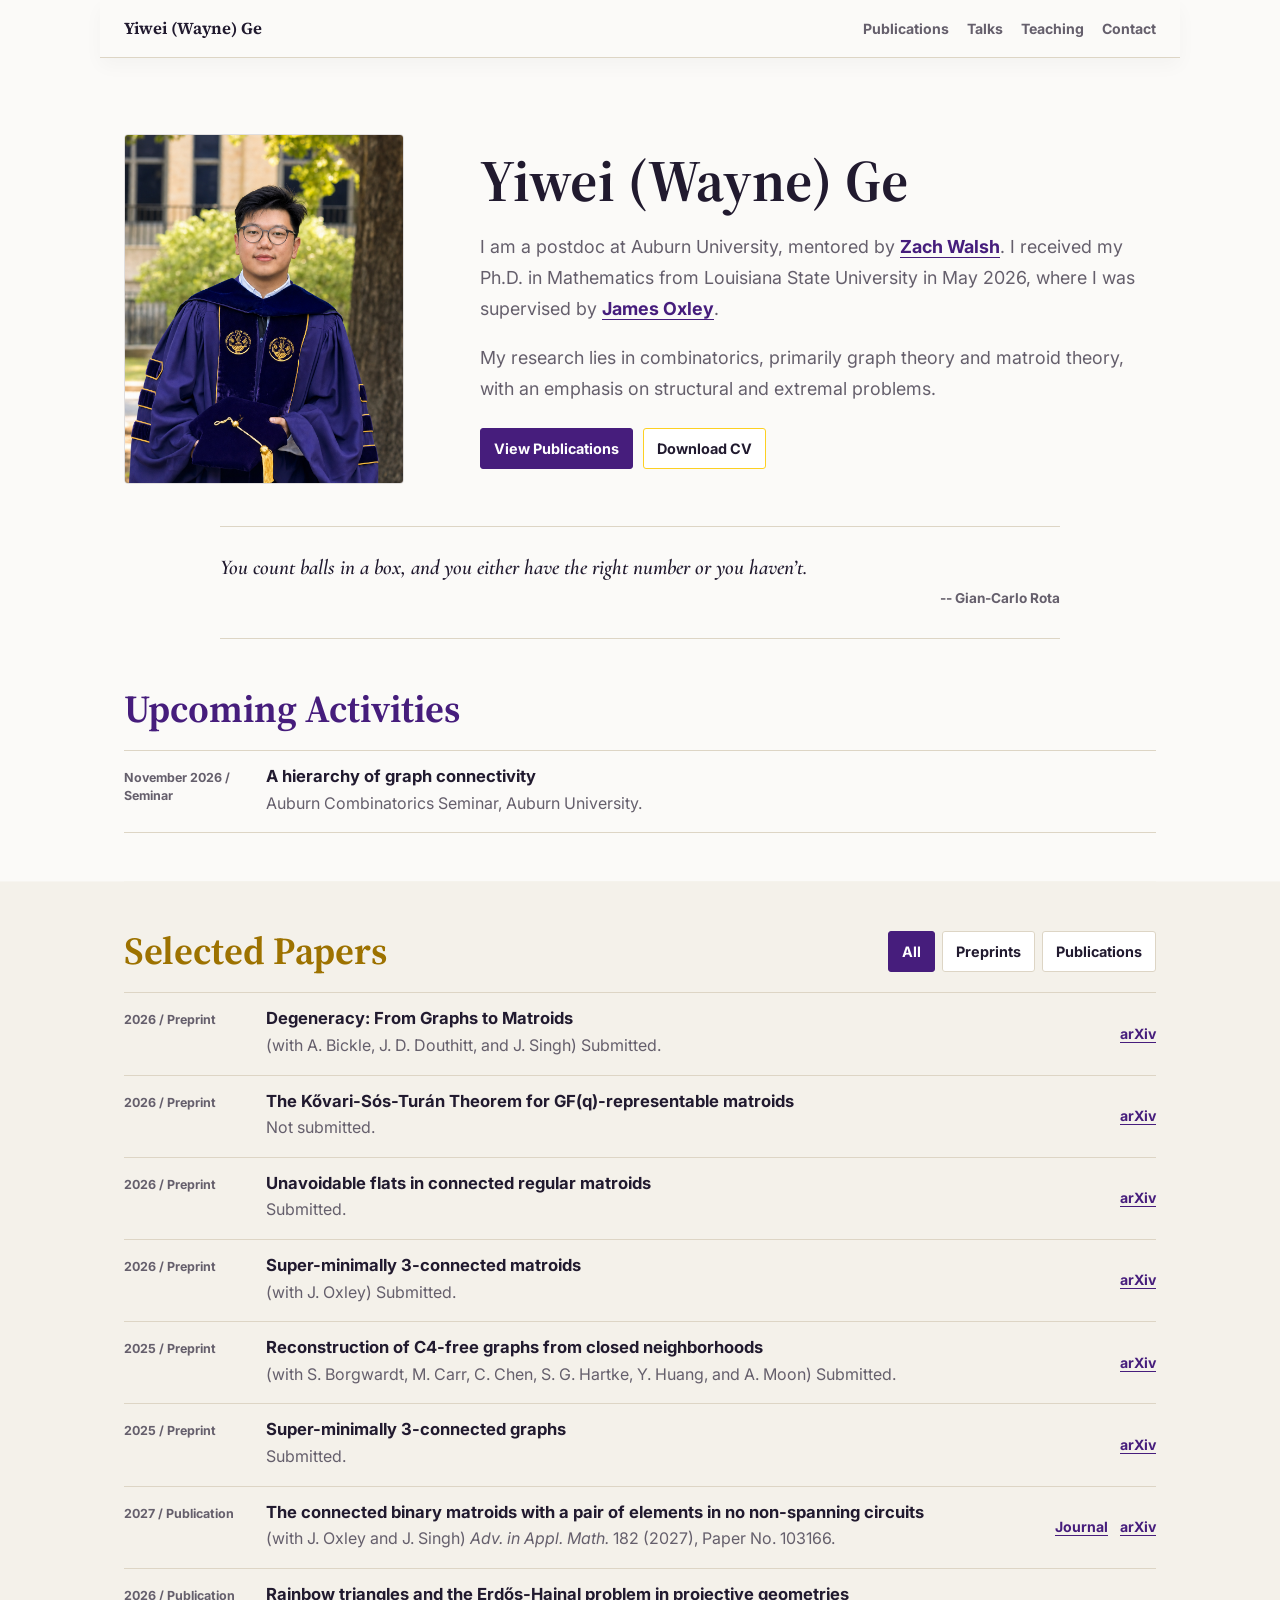
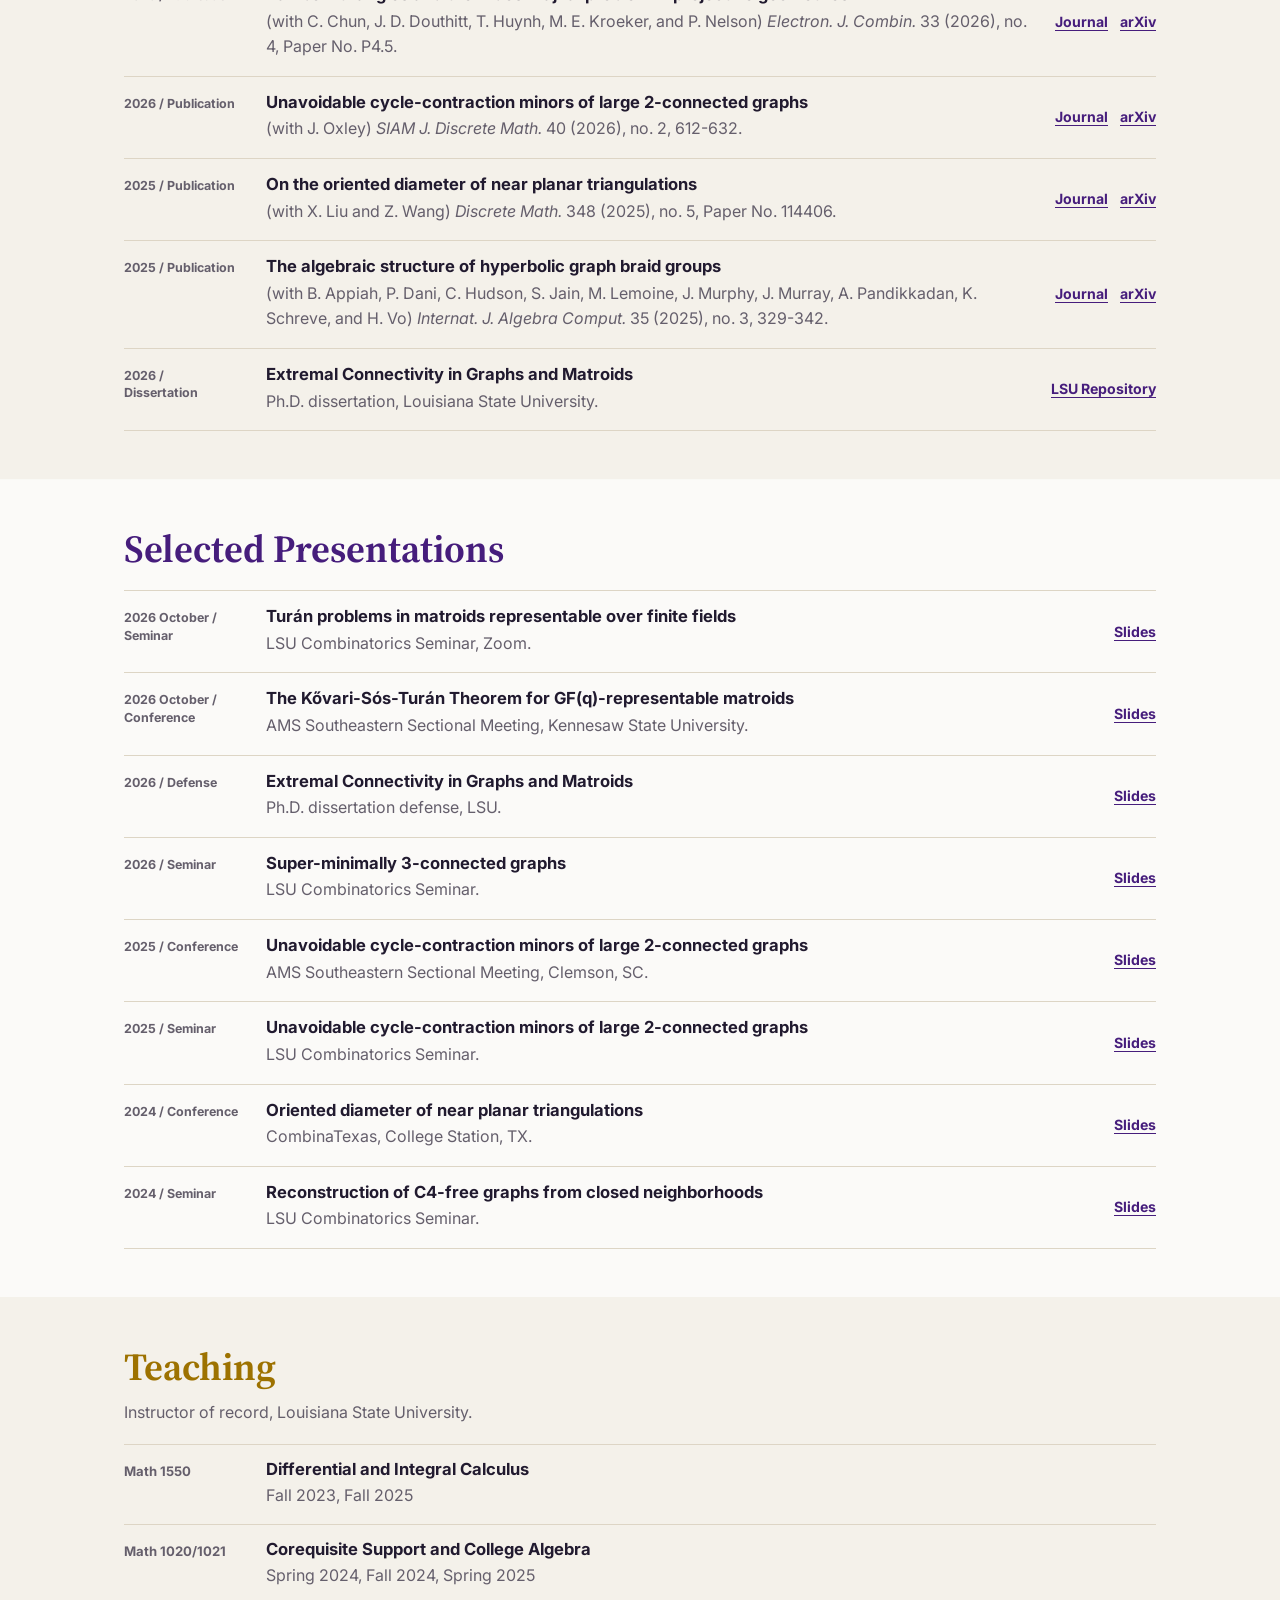
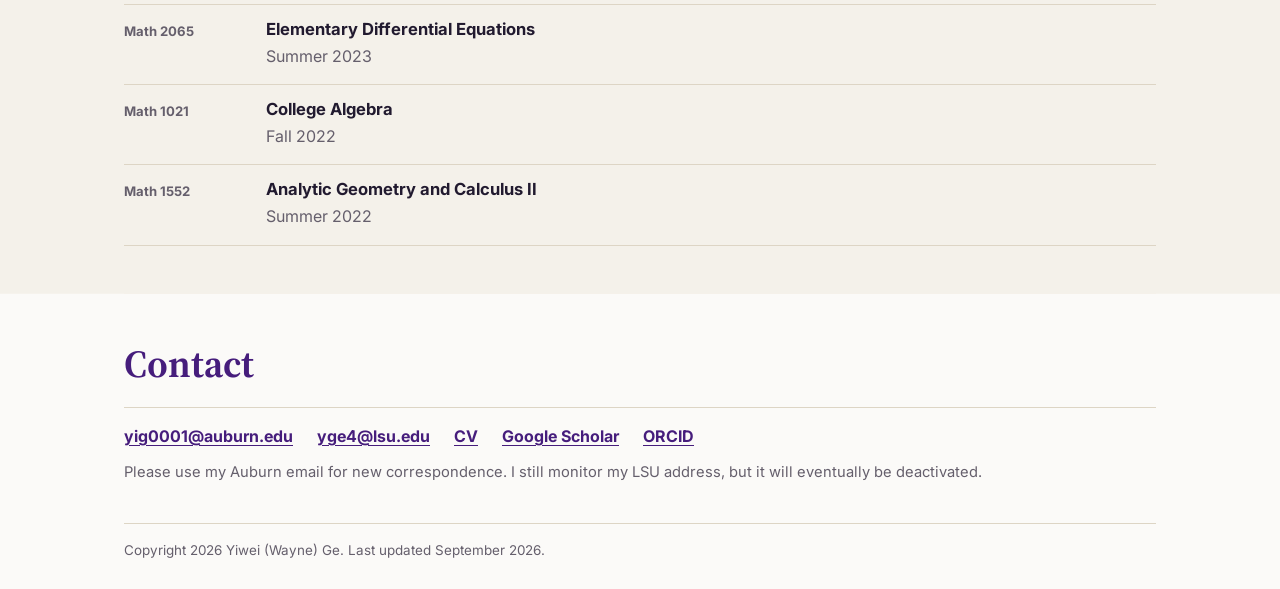
==== commit de6a7300: "Update connected binary matroids journal publication" ====
--- a/index.html
+++ b/index.html
@@ -111,12 +111,6 @@
           </li>
           <li class="publication" data-type="preprint">
             <p class="pub-meta">2026 / Preprint</p>
-            <h3>The connected binary matroids with a pair of elements in no non-spanning circuits</h3>
-            <p>(with J. Oxley and J. Singh) Submitted.</p>
-            <a href="https://arxiv.org/abs/2606.06852">arXiv</a>
-          </li>
-          <li class="publication" data-type="preprint">
-            <p class="pub-meta">2026 / Preprint</p>
             <h3>Super-minimally 3-connected matroids</h3>
             <p>(with J. Oxley) Submitted.</p>
             <a href="https://arxiv.org/abs/2603.11318">arXiv</a>
@@ -135,6 +129,18 @@
             <h3>Super-minimally 3-connected graphs</h3>
             <p>Submitted.</p>
             <a href="https://arxiv.org/abs/2510.06392">arXiv</a>
+          </li>
+          <li class="publication" data-type="article">
+            <p class="pub-meta">2027 / Publication</p>
+            <h3>The connected binary matroids with a pair of elements in no non-spanning circuits</h3>
+            <p>
+              (with J. Oxley and J. Singh) <em>Adv. in Appl. Math.</em> 182 (2027),
+              Paper No. 103166.
+            </p>
+            <div class="publication-links">
+              <a href="https://www.sciencedirect.com/science/article/pii/S0196885826001387">Journal</a>
+              <a href="https://arxiv.org/abs/2606.06852">arXiv</a>
+            </div>
           </li>
           <li class="publication" data-type="article">
             <p class="pub-meta">2026 / Publication</p>
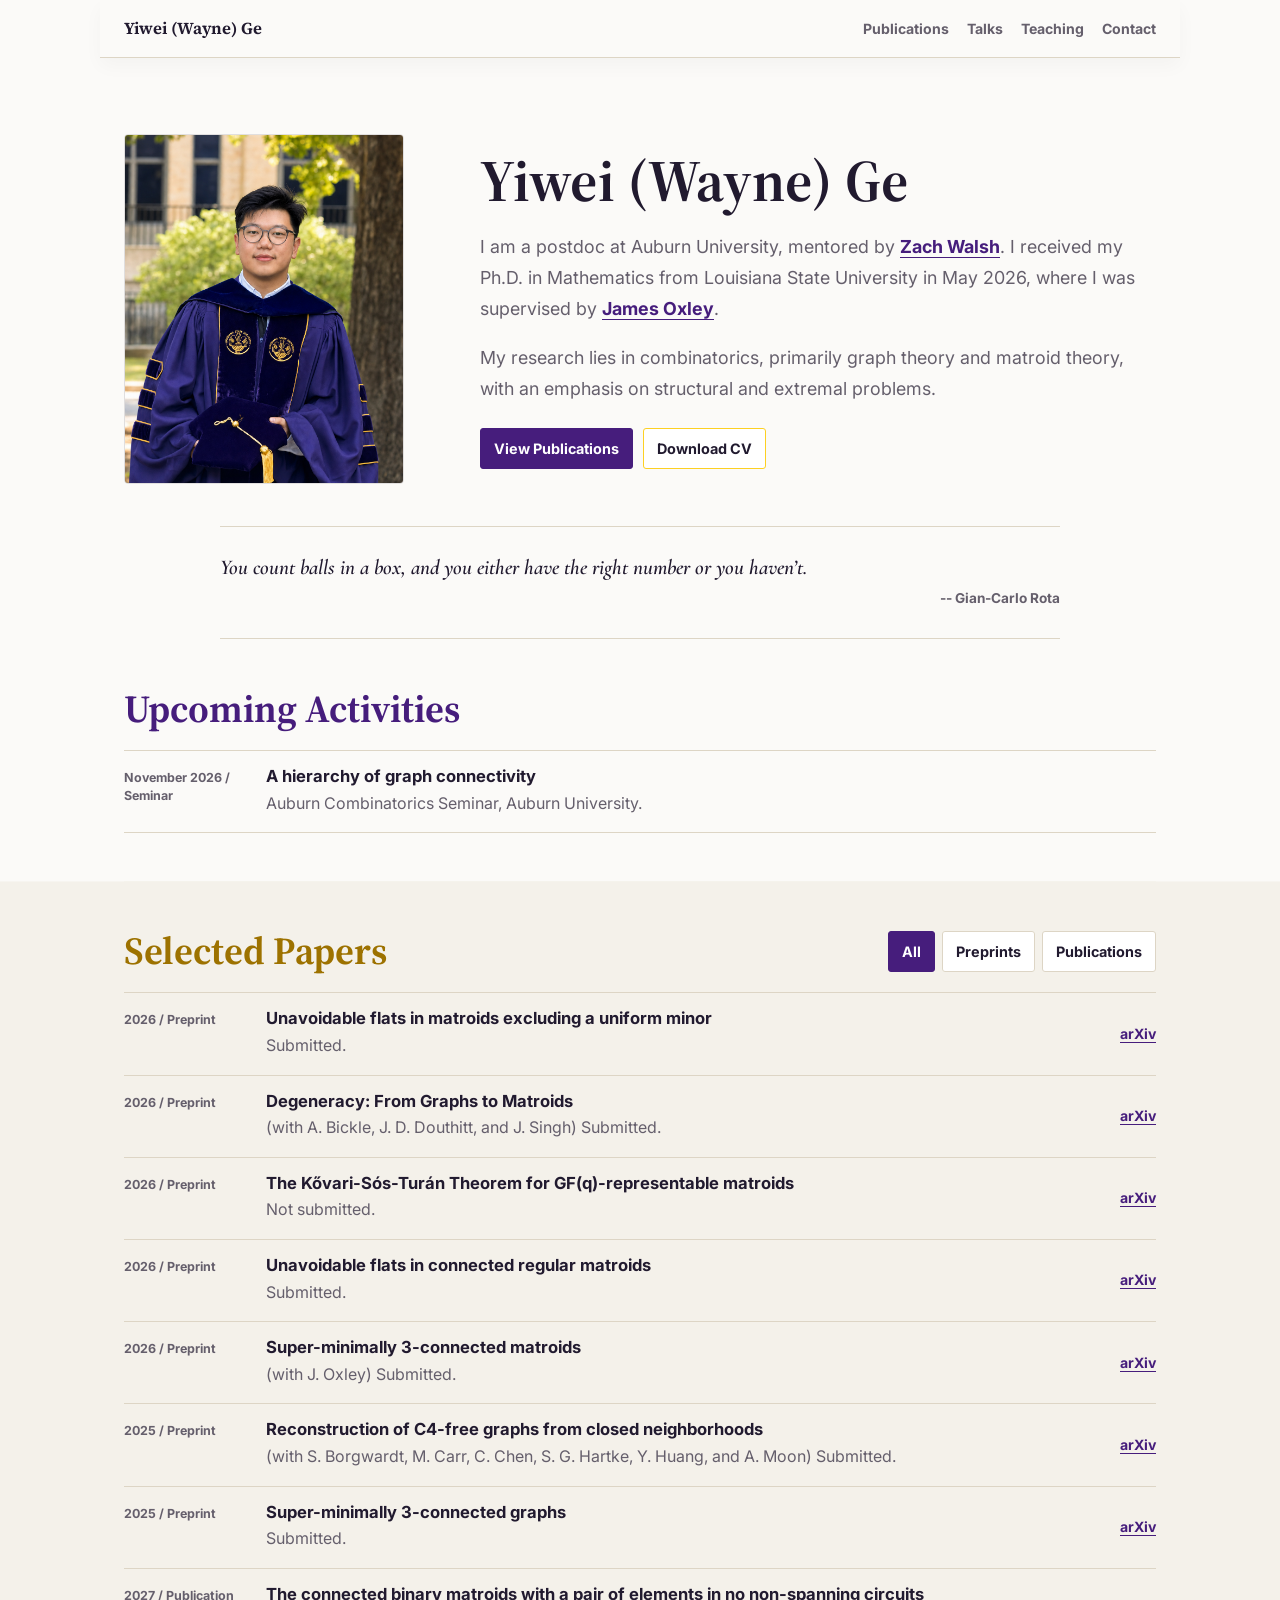
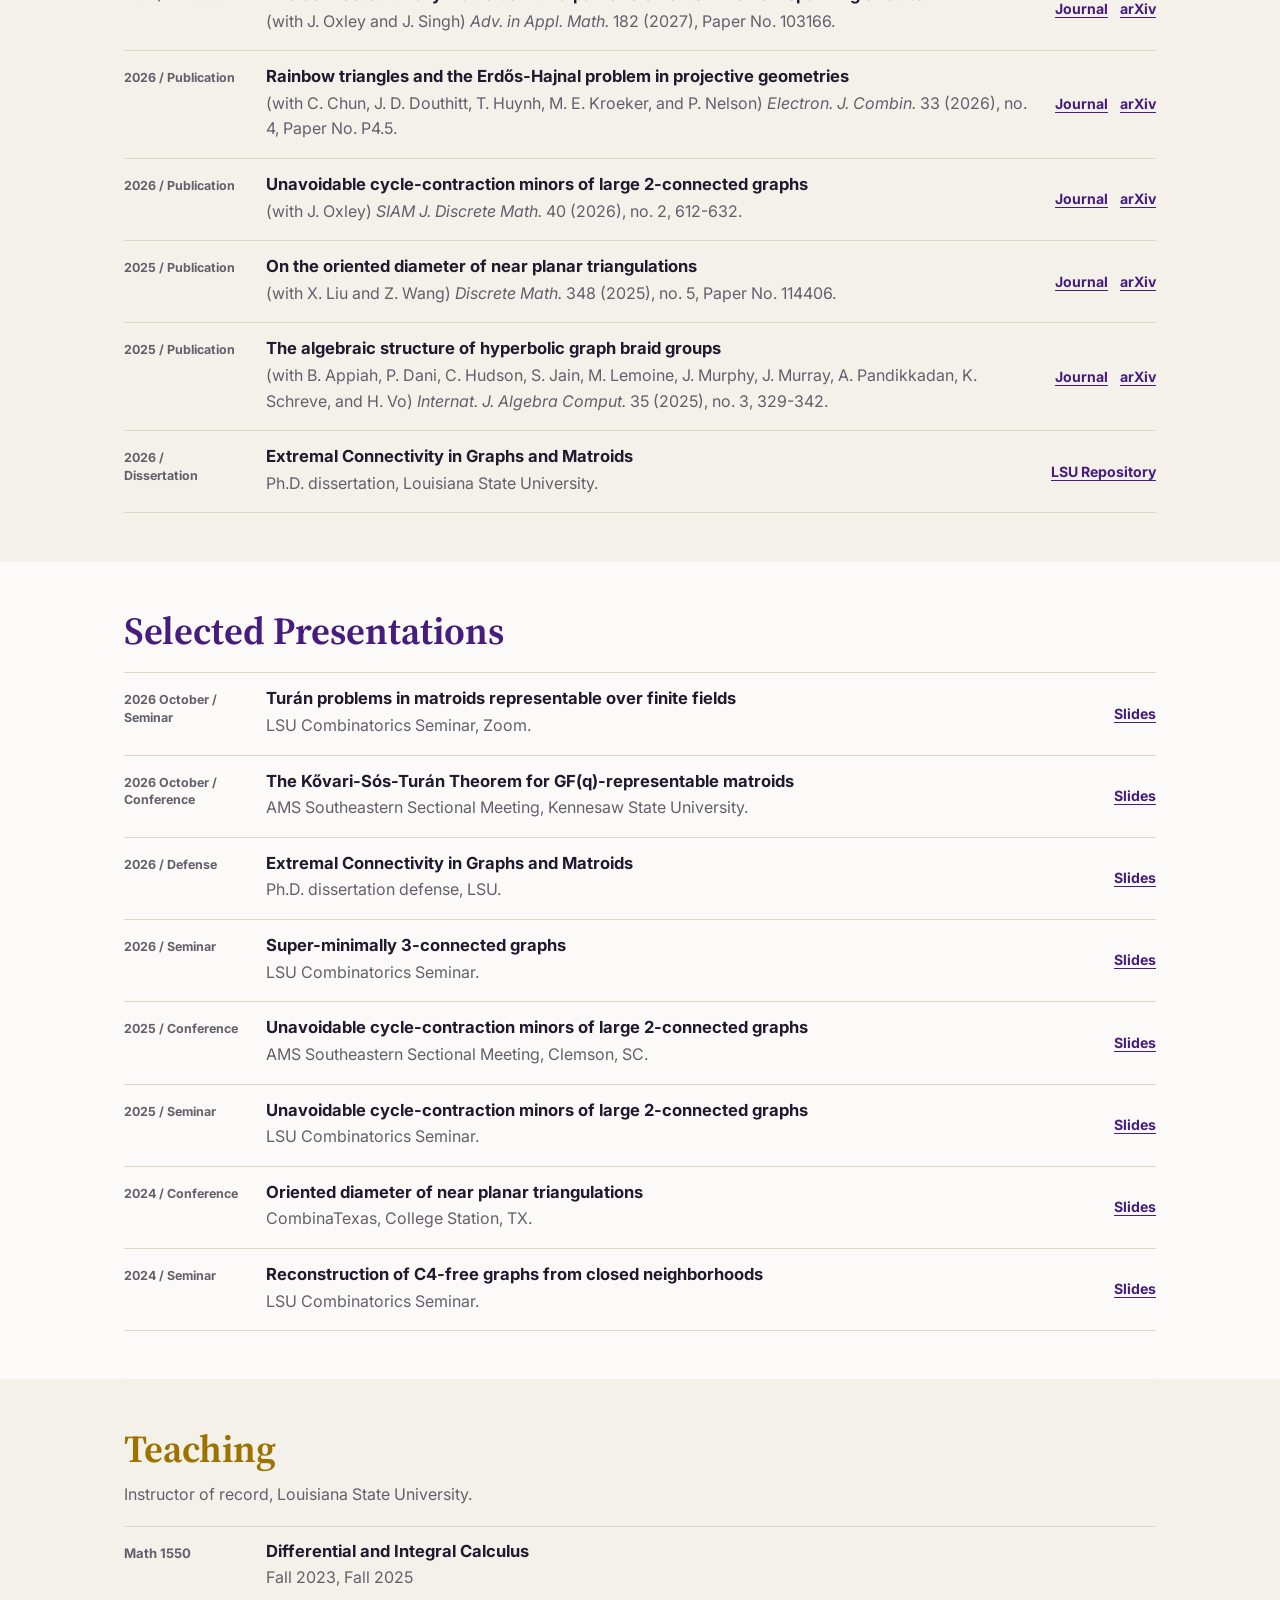
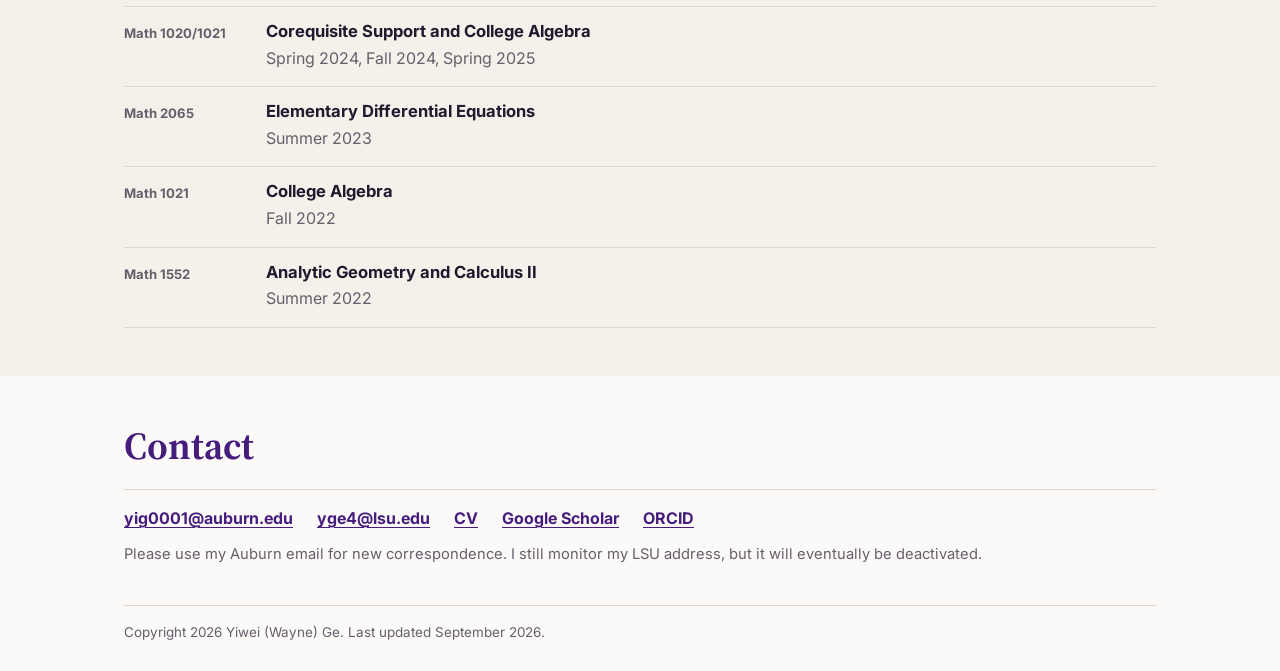
==== commit 262c0b4e: "Add preprint on flats excluding a uniform minor" ====
--- a/index.html
+++ b/index.html
@@ -93,6 +93,12 @@
         <ol class="publication-list">
           <li class="publication" data-type="preprint">
             <p class="pub-meta">2026 / Preprint</p>
+            <h3>Unavoidable flats in matroids excluding a uniform minor</h3>
+            <p>Submitted.</p>
+            <a href="https://arxiv.org/abs/2610.41096">arXiv</a>
+          </li>
+          <li class="publication" data-type="preprint">
+            <p class="pub-meta">2026 / Preprint</p>
             <h3>Degeneracy: From Graphs to Matroids</h3>
             <p>(with A. Bickle, J. D. Douthitt, and J. Singh) Submitted.</p>
             <a href="https://arxiv.org/abs/2608.09655">arXiv</a>
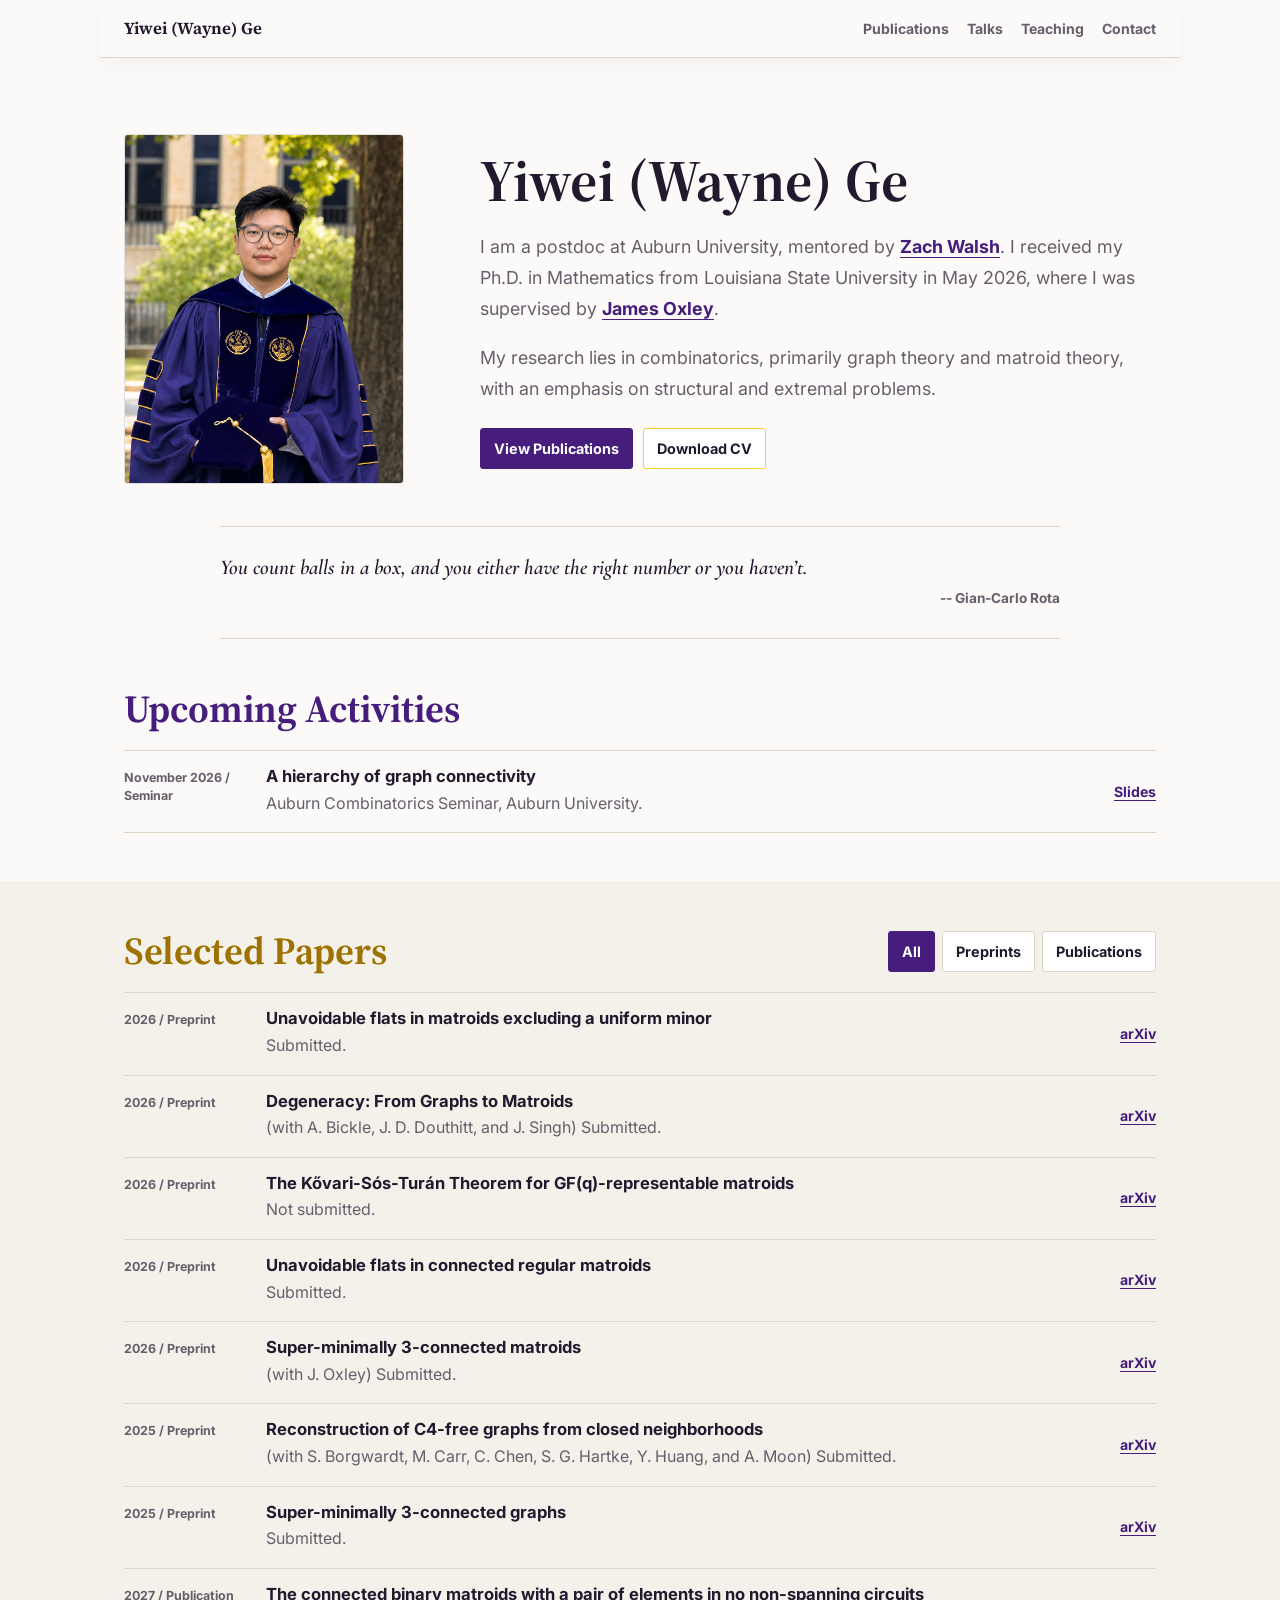
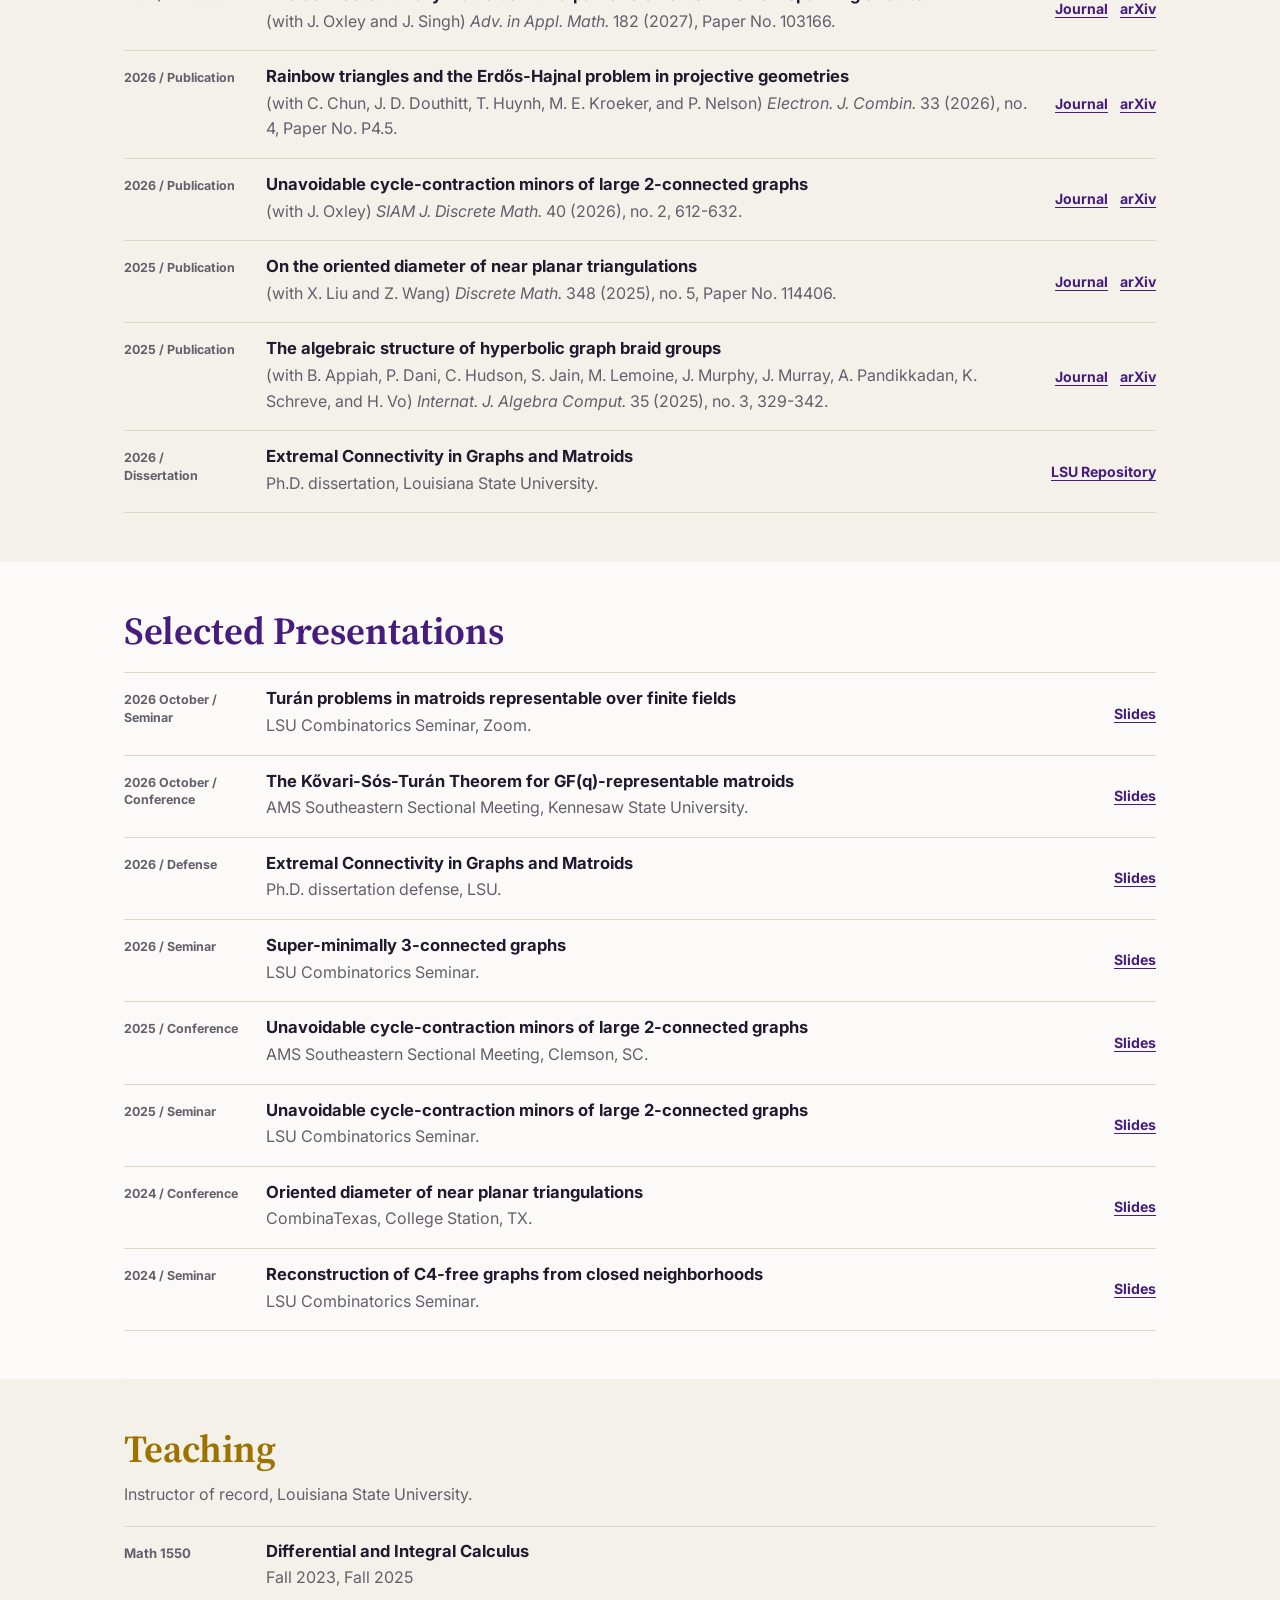
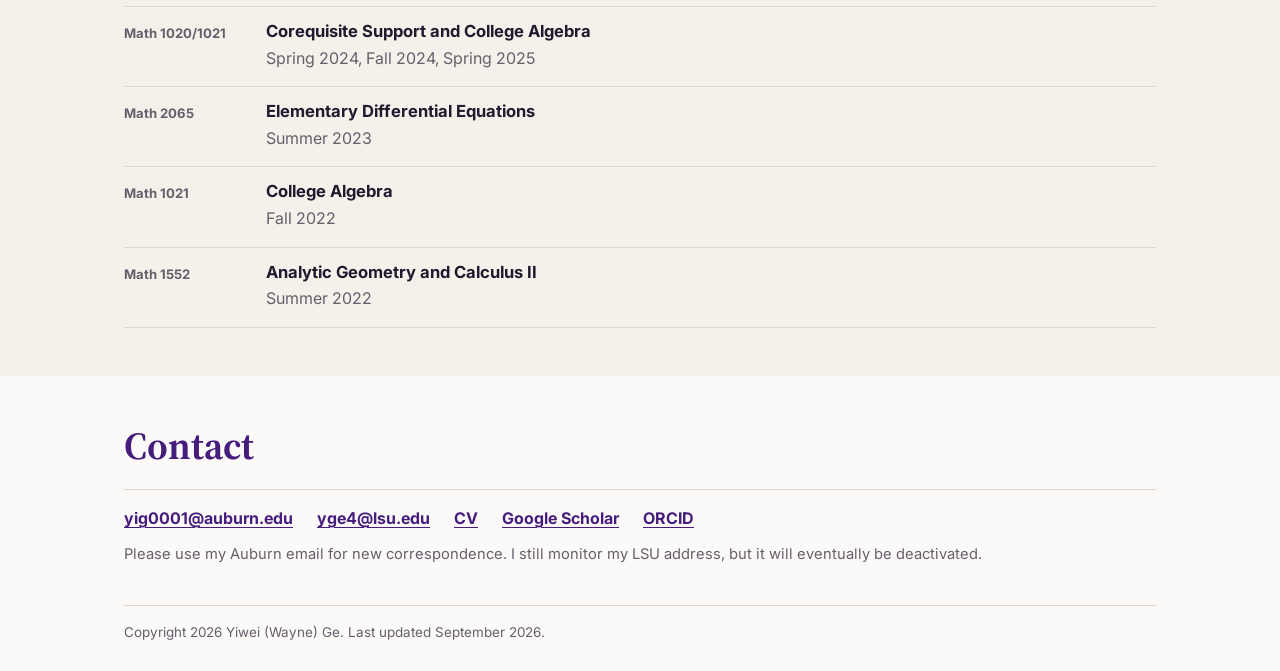
==== commit 89a38f46: "Add animated slides for Auburn connectivity seminar" ====
--- a/index.html
+++ b/index.html
@@ -74,6 +74,7 @@
             <p class="pub-meta">November 2026 / Seminar</p>
             <h3>A hierarchy of graph connectivity</h3>
             <p>Auburn Combinatorics Seminar, Auburn University.</p>
+            <a href="slides-auburn-hierarchy-connectivity-2026.html">Slides</a>
           </li>
         </ol>
       </section>
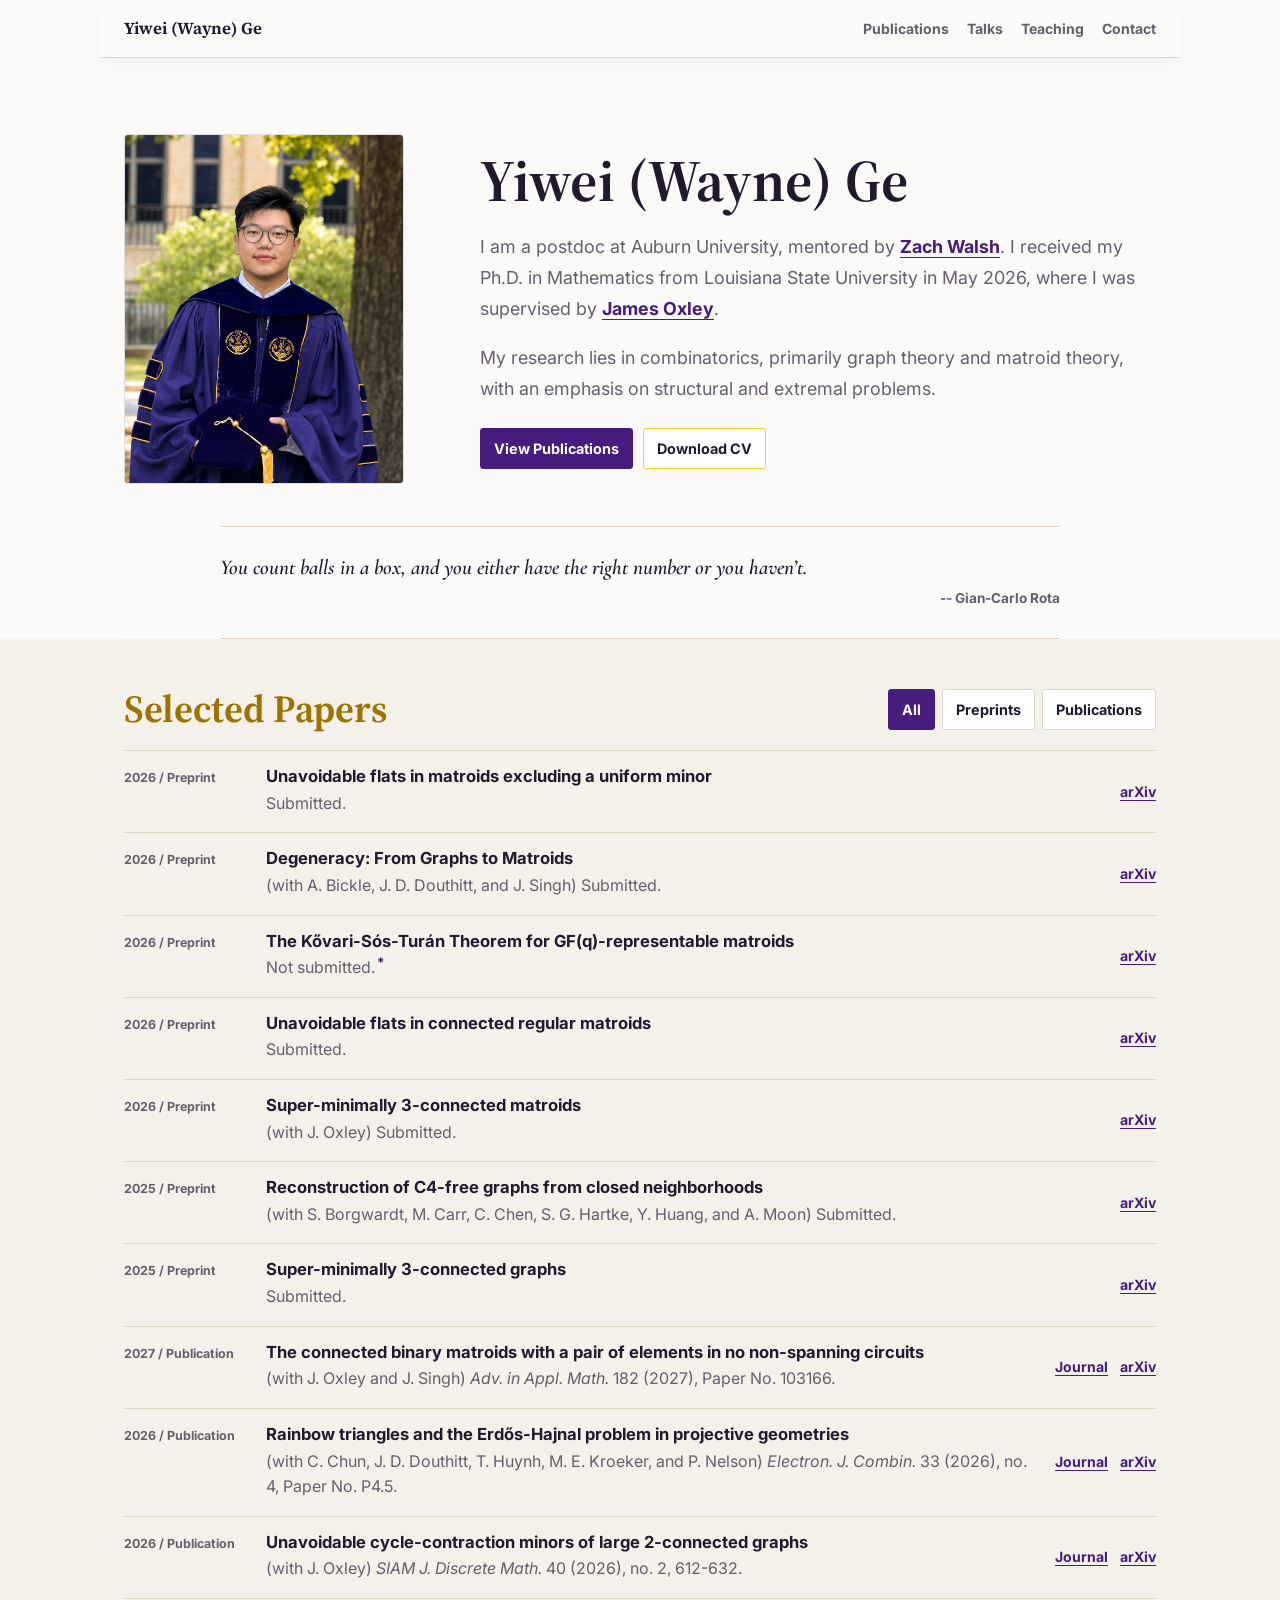
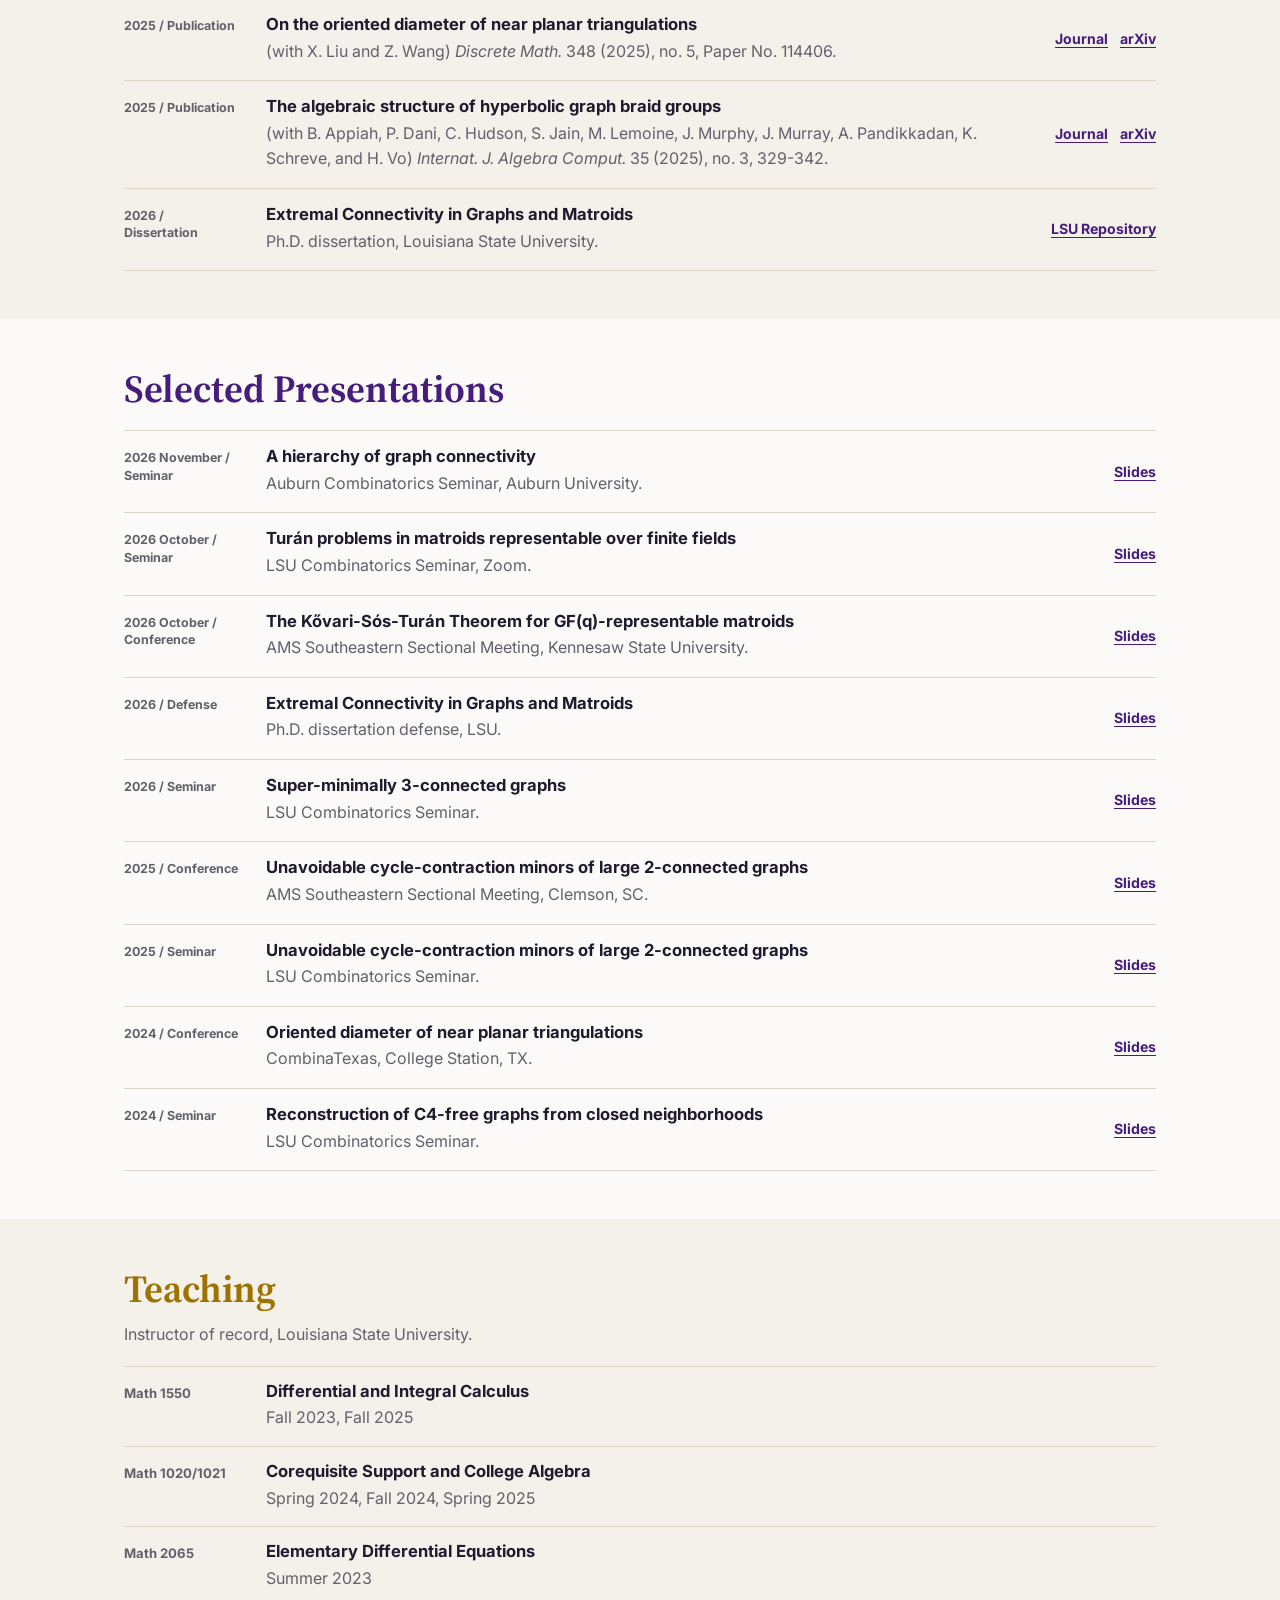
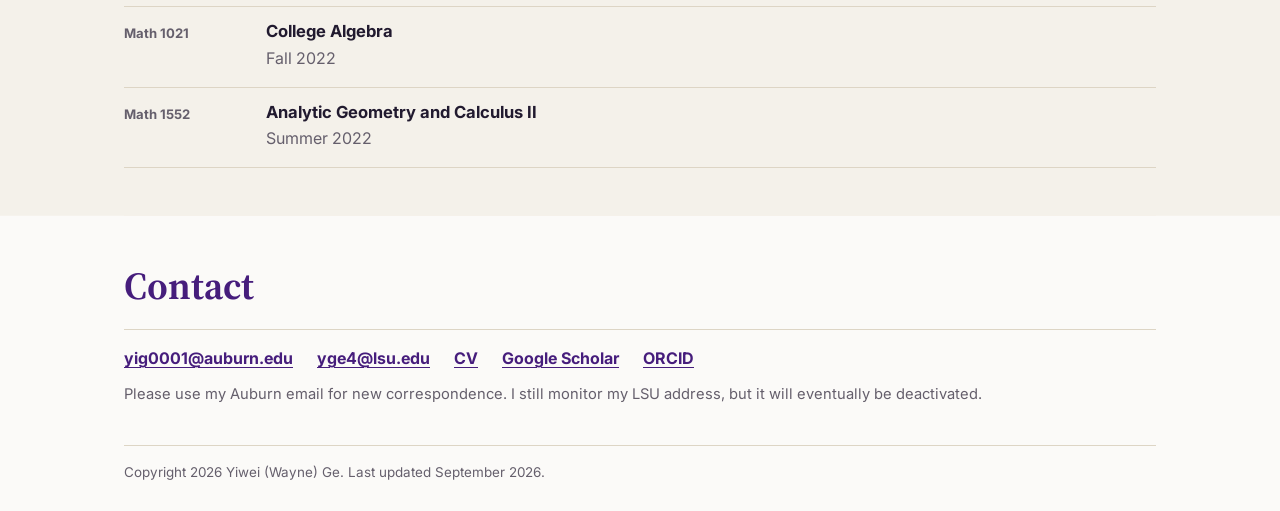
==== commit 262a7238: "Clarify KST preprint note and archive Auburn talk" ====
--- a/index.html
+++ b/index.html
@@ -63,22 +63,6 @@
         </blockquote>
       </section>
 
-      <section class="section" id="upcoming" aria-labelledby="upcoming-title">
-        <div class="section-heading">
-          <div>
-            <h2 id="upcoming-title">Upcoming Activities</h2>
-          </div>
-        </div>
-        <ol class="publication-list">
-          <li class="talk-row">
-            <p class="pub-meta">November 2026 / Seminar</p>
-            <h3>A hierarchy of graph connectivity</h3>
-            <p>Auburn Combinatorics Seminar, Auburn University.</p>
-            <a href="slides-auburn-hierarchy-connectivity-2026.html">Slides</a>
-          </li>
-        </ol>
-      </section>
-
       <section class="section section-tinted" id="publications" aria-labelledby="publications-title">
         <div class="section-heading with-controls">
           <div>
@@ -107,7 +91,18 @@
           <li class="publication" data-type="preprint">
             <p class="pub-meta">2026 / Preprint</p>
             <h3>The Kővari-Sós-Turán Theorem for GF(q)-representable matroids</h3>
-            <p>Not submitted.</p>
+            <details class="publication-note">
+              <summary aria-label="Not submitted. Submission explanation" title="Show or hide the explanation">Not submitted.<sup aria-hidden="true">*</sup></summary>
+              <p>
+                We realized that our main upper bound can be obtained relatively
+                directly using Lemma 4.1 of
+                <a href="https://doi.org/10.1093/qmath/haae060">Vector space Ramsey numbers and weakly Sidorenko affine configurations</a>
+                by Bryce Frederickson and Liana Yepremyan. Their later preprint,
+                <a href="https://arxiv.org/abs/2610.02177">Generic solutions to symmetric linear equations</a>,
+                gives a more general result with supersaturation (Theorem 1.18).
+                We therefore decided not to submit this paper.
+              </p>
+            </details>
             <a href="https://arxiv.org/abs/2607.15226">arXiv</a>
           </li>
           <li class="publication" data-type="preprint">
@@ -209,6 +204,12 @@
           <h2 id="talks-title">Selected Presentations</h2>
         </div>
         <ol class="publication-list">
+          <li class="talk-row">
+            <p class="pub-meta">2026 November / Seminar</p>
+            <h3>A hierarchy of graph connectivity</h3>
+            <p>Auburn Combinatorics Seminar, Auburn University.</p>
+            <a href="slides-auburn-hierarchy-connectivity-2026.html">Slides</a>
+          </li>
           <li class="talk-row">
             <p class="pub-meta">2026 October / Seminar</p>
             <h3>Turán problems in matroids representable over finite fields</h3>
--- a/styles.css
+++ b/styles.css
@@ -41,7 +41,8 @@
 }
 
 a:focus-visible,
-button:focus-visible {
+button:focus-visible,
+.publication-note > summary:focus-visible {
   outline: 3px solid var(--gold);
   outline-offset: 3px;
 }
@@ -314,10 +315,32 @@
 }
 
 .publication p:not(.pub-meta),
-.talk-row p:not(.pub-meta) {
+.talk-row p:not(.pub-meta),
+.publication-note {
   grid-area: details;
   margin: 0;
   color: var(--muted);
+}
+
+.publication-note > summary {
+  width: fit-content;
+  cursor: pointer;
+  list-style: none;
+}
+
+.publication-note > summary::-webkit-details-marker {
+  display: none;
+}
+
+.publication-note sup {
+  margin-left: 2px;
+  color: var(--accent);
+  font-weight: 700;
+  line-height: 0;
+}
+
+.publication-note[open] > p {
+  margin-top: 8px;
 }
 
 .publication > a,
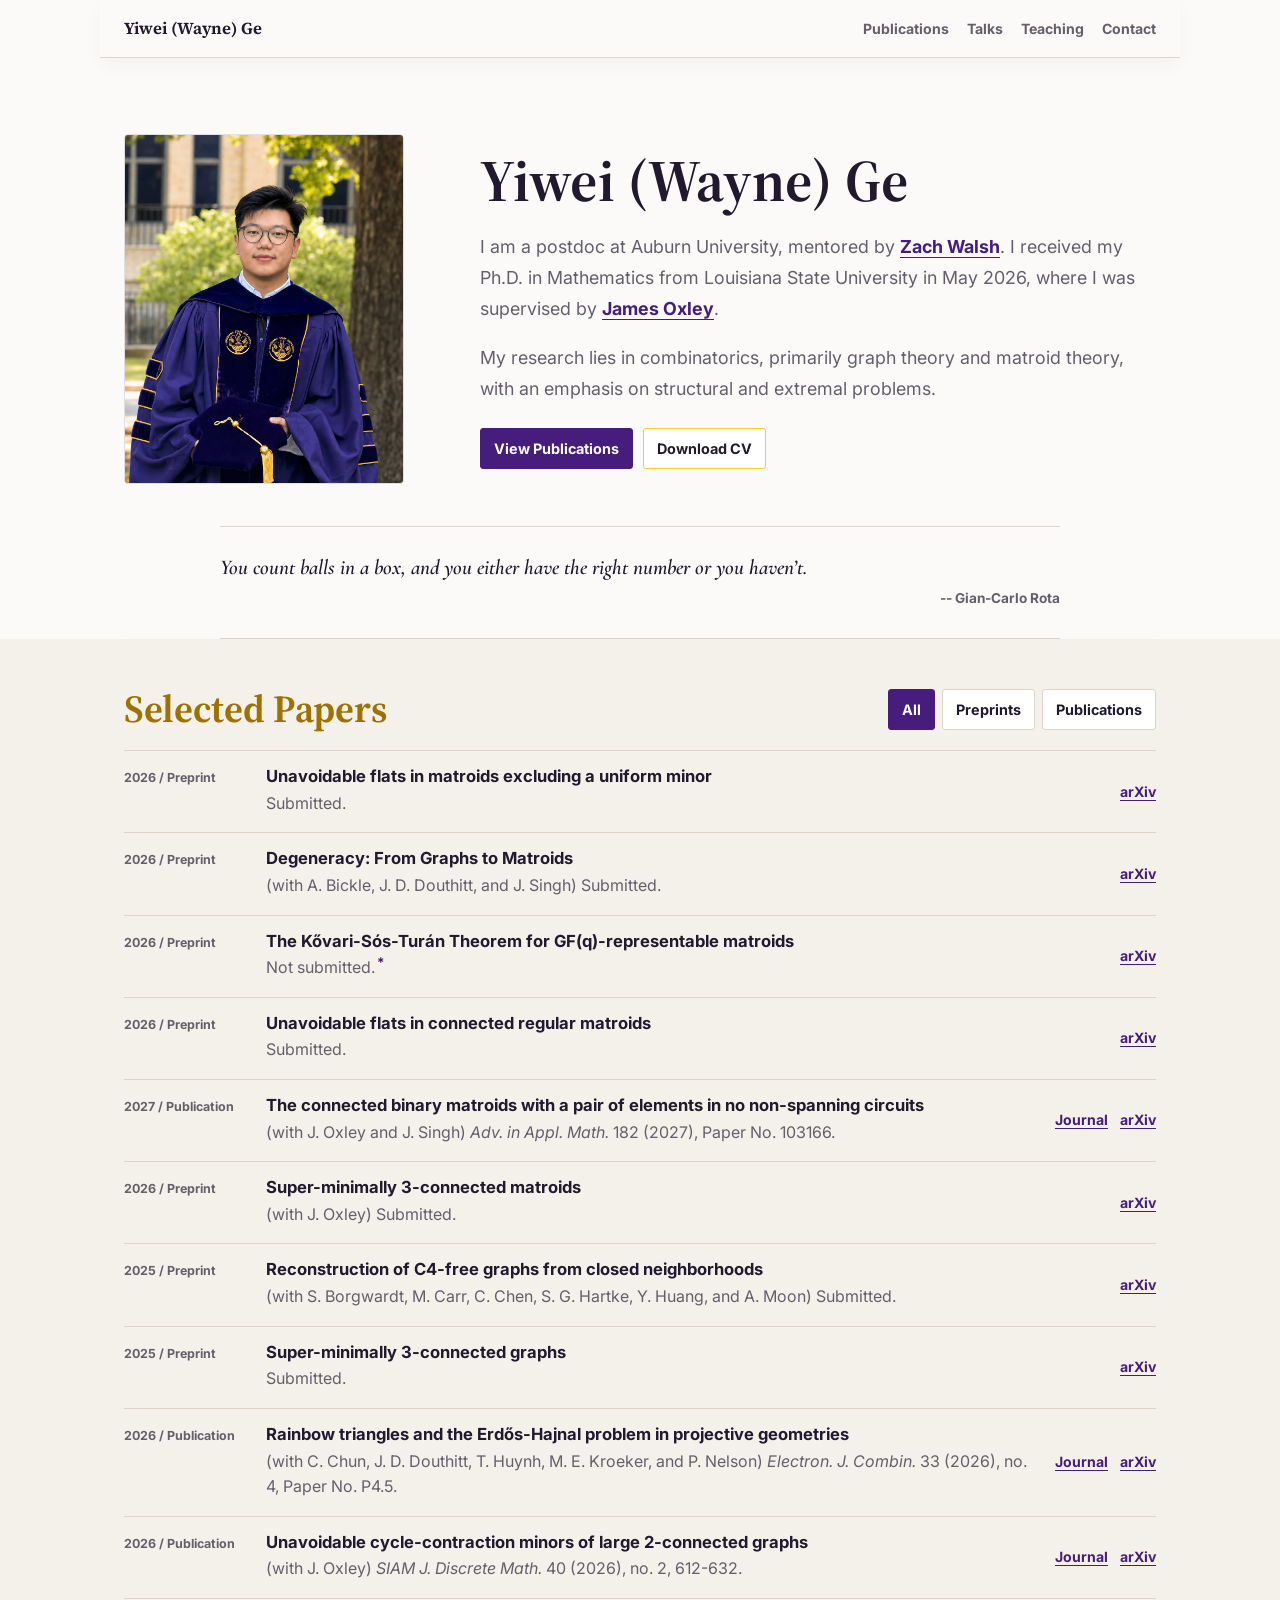
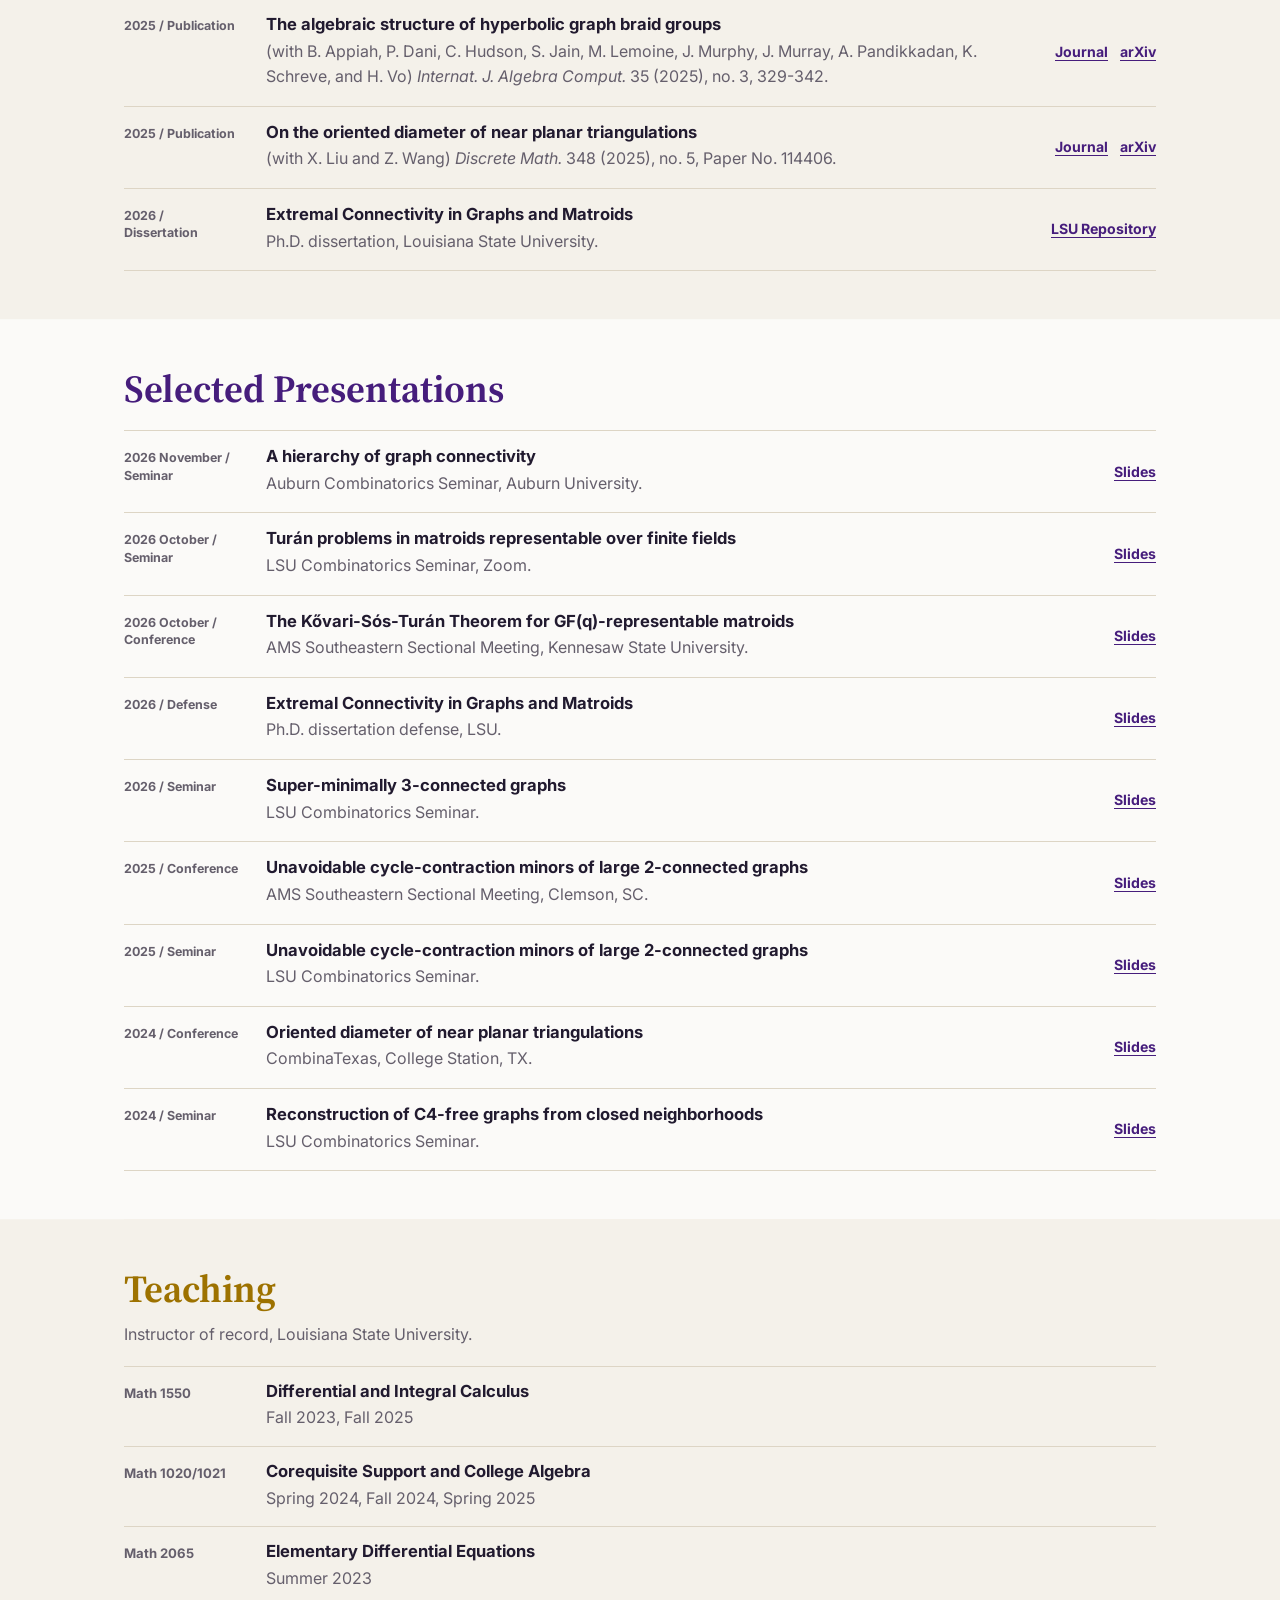
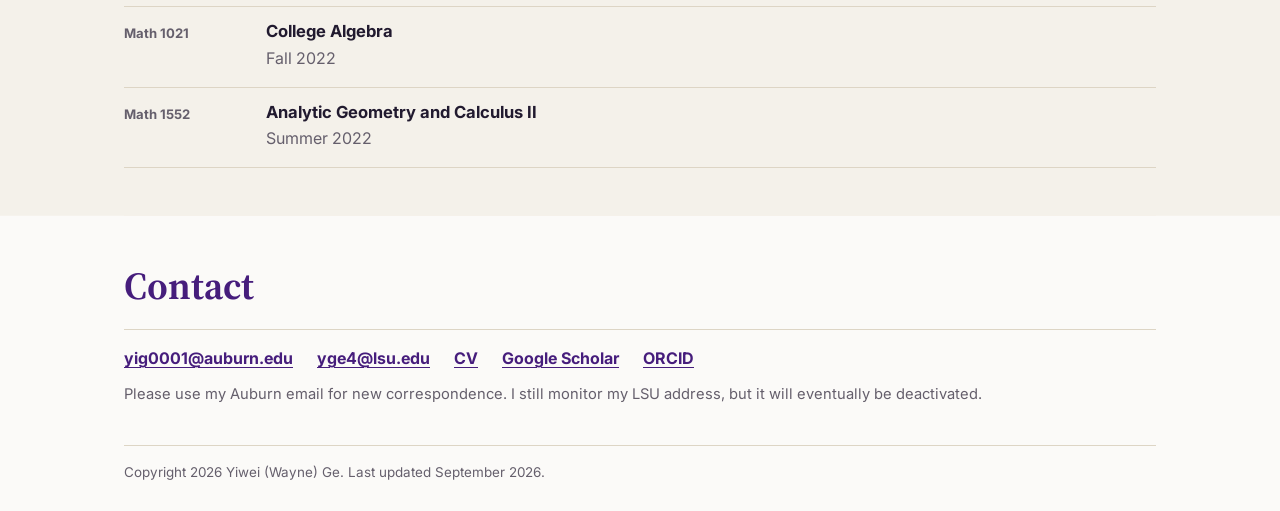
==== commit 2191dc3c: "Order papers by first arXiv posting" ====
--- a/index.html
+++ b/index.html
@@ -76,6 +76,7 @@
         </div>
 
         <ol class="publication-list">
+          <!-- Order by first arXiv posting, newest first, with the dissertation last. -->
           <li class="publication" data-type="preprint">
             <p class="pub-meta">2026 / Preprint</p>
             <h3>Unavoidable flats in matroids excluding a uniform minor</h3>
@@ -111,6 +112,18 @@
             <p>Submitted.</p>
             <a href="https://arxiv.org/abs/2606.16064">arXiv</a>
           </li>
+          <li class="publication" data-type="article">
+            <p class="pub-meta">2027 / Publication</p>
+            <h3>The connected binary matroids with a pair of elements in no non-spanning circuits</h3>
+            <p>
+              (with J. Oxley and J. Singh) <em>Adv. in Appl. Math.</em> 182 (2027),
+              Paper No. 103166.
+            </p>
+            <div class="publication-links">
+              <a href="https://www.sciencedirect.com/science/article/pii/S0196885826001387">Journal</a>
+              <a href="https://arxiv.org/abs/2606.06852">arXiv</a>
+            </div>
+          </li>
           <li class="publication" data-type="preprint">
             <p class="pub-meta">2026 / Preprint</p>
             <h3>Super-minimally 3-connected matroids</h3>
@@ -133,18 +146,6 @@
             <a href="https://arxiv.org/abs/2510.06392">arXiv</a>
           </li>
           <li class="publication" data-type="article">
-            <p class="pub-meta">2027 / Publication</p>
-            <h3>The connected binary matroids with a pair of elements in no non-spanning circuits</h3>
-            <p>
-              (with J. Oxley and J. Singh) <em>Adv. in Appl. Math.</em> 182 (2027),
-              Paper No. 103166.
-            </p>
-            <div class="publication-links">
-              <a href="https://www.sciencedirect.com/science/article/pii/S0196885826001387">Journal</a>
-              <a href="https://arxiv.org/abs/2606.06852">arXiv</a>
-            </div>
-          </li>
-          <li class="publication" data-type="article">
             <p class="pub-meta">2026 / Publication</p>
             <h3>Rainbow triangles and the Erdős-Hajnal problem in projective geometries</h3>
             <p>
@@ -166,6 +167,19 @@
             <div class="publication-links">
               <a href="https://epubs.siam.org/doi/10.1137/25M1745052">Journal</a>
               <a href="https://arxiv.org/abs/2503.20106">arXiv</a>
+            </div>
+          </li>
+          <li class="publication" data-type="article">
+            <p class="pub-meta">2025 / Publication</p>
+            <h3>The algebraic structure of hyperbolic graph braid groups</h3>
+            <p>
+              (with B. Appiah, P. Dani, C. Hudson, S. Jain, M. Lemoine,
+              J. Murphy, J. Murray, A. Pandikkadan, K. Schreve, and H. Vo)
+              <em>Internat. J. Algebra Comput.</em> 35 (2025), no. 3, 329-342.
+            </p>
+            <div class="publication-links">
+              <a href="https://www.worldscientific.com/doi/10.1142/S0218196724500528">Journal</a>
+              <a href="https://arxiv.org/abs/2403.08623">arXiv</a>
             </div>
           </li>
           <li class="publication" data-type="article">
@@ -175,19 +189,6 @@
             <div class="publication-links">
               <a href="https://www.sciencedirect.com/science/article/abs/pii/S0012365X25000147">Journal</a>
               <a href="https://arxiv.org/abs/2312.03258">arXiv</a>
-            </div>
-          </li>
-          <li class="publication" data-type="article">
-            <p class="pub-meta">2025 / Publication</p>
-            <h3>The algebraic structure of hyperbolic graph braid groups</h3>
-            <p>
-              (with B. Appiah, P. Dani, C. Hudson, S. Jain, M. Lemoine,
-              J. Murphy, J. Murray, A. Pandikkadan, K. Schreve, and H. Vo)
-              <em>Internat. J. Algebra Comput.</em> 35 (2025), no. 3, 329-342.
-            </p>
-            <div class="publication-links">
-              <a href="https://www.worldscientific.com/doi/10.1142/S0218196724500528">Journal</a>
-              <a href="https://arxiv.org/abs/2403.08623">arXiv</a>
             </div>
           </li>
           <li class="publication" data-type="article">
